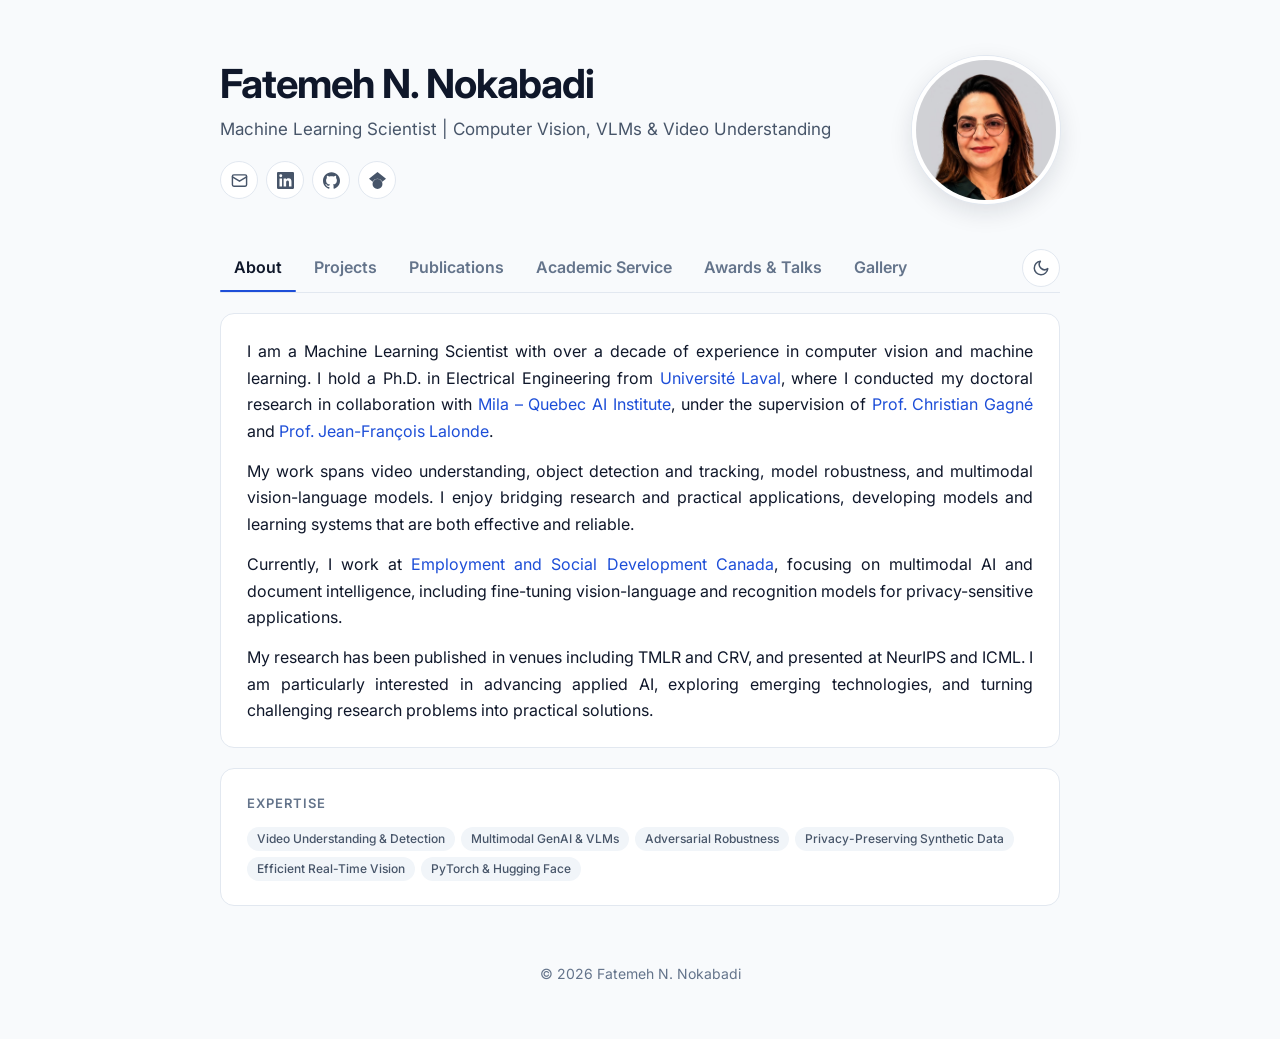
==== index.html @ 35df4bdb "Reword OCR pipeline bullet" ====
<!DOCTYPE html>
<html lang="en">
<head>
    <meta charset="UTF-8">
    <meta name="viewport" content="width=device-width, initial-scale=1.0">
    <title>Fatemeh N. Nokabadi | ML Scientist</title>

    <meta name="description" content="Fatemeh N. Nokabadi — Machine Learning Scientist working on computer vision, adversarial robustness, and vision-language models. Ph.D. from Universit&eacute; Laval &amp; Mila.">
    <meta name="author" content="Fatemeh N. Nokabadi">
    <link rel="canonical" href="https://fatemehn.github.io/">

    <meta property="og:type" content="profile">
    <meta property="og:title" content="Fatemeh N. Nokabadi | ML Scientist">
    <meta property="og:description" content="Machine Learning Scientist working on computer vision, adversarial robustness, and vision-language models.">
    <meta property="og:url" content="https://fatemehn.github.io/">
    <meta property="og:image" content="https://fatemehn.github.io/assets/img/social-preview.png">
    <meta property="og:image:width" content="1200">
    <meta property="og:image:height" content="630">
    <meta property="og:image:alt" content="Fatemeh N. Nokabadi, Machine Learning Scientist">

    <meta name="twitter:card" content="summary_large_image">
    <meta name="twitter:title" content="Fatemeh N. Nokabadi | ML Scientist">
    <meta name="twitter:description" content="Machine Learning Scientist working on computer vision, adversarial robustness, and vision-language models.">
    <meta name="twitter:image" content="https://fatemehn.github.io/assets/img/social-preview.png">

    <link rel="icon" type="image/svg+xml" href="favicon.svg">
    <link rel="preconnect" href="https://fonts.googleapis.com">
    <link rel="preconnect" href="https://fonts.gstatic.com" crossorigin>
    <link rel="stylesheet" href="https://fonts.googleapis.com/css2?family=Inter:wght@400;500;600;700&amp;display=swap">
    <link rel="stylesheet" href="style.css">
    <script src="theme.js"></script>

    <script type="application/ld+json">
    {
        "@context": "https://schema.org",
        "@type": "Person",
        "name": "Fatemeh N. Nokabadi",
        "alternateName": "Fatemeh Nourilenjan Nokabadi",
        "url": "https://fatemehn.github.io/",
        "image": "https://fatemehn.github.io/assets/img/profile.png",
        "jobTitle": "Machine Learning Scientist",
        "worksFor": {
            "@type": "Organization",
            "name": "Employment and Social Development Canada (ESDC)"
        },
        "alumniOf": [
            {"@type": "CollegeOrUniversity", "name": "Université Laval"},
            {"@type": "Organization", "name": "Mila - Quebec AI Institute"}
        ],
        "sameAs": [
            "https://linkedin.com/in/fatemeh-nokabadi",
            "https://github.com/fatemehN",
            "https://scholar.google.com/citations?user=9J9r3ncAAAAJ"
        ]
    }
    </script>
</head>

<body>


<div class="container">
         <!-- HEADER -->
        <header>
          <div class="header-container">
            
            <div class="header-content-left">
              <h1>Fatemeh N. Nokabadi</h1>
              <p class="subtitle">Machine Learning Scientist | Computer Vision, VLMs &amp; Video Understanding</p>
              <div class="links">
                <a class="icon-link" href="mailto:nourifatemeh1@gmail.com" aria-label="Email" title="Email"><svg viewBox="0 0 24 24" fill="none" stroke="currentColor" stroke-width="2" stroke-linecap="round" stroke-linejoin="round" aria-hidden="true"><rect x="2" y="4" width="20" height="16" rx="2"/><path d="m22 7-10 6L2 7"/></svg></a>
                <a class="icon-link" href="https://linkedin.com/in/fatemeh-nokabadi" aria-label="LinkedIn" title="LinkedIn"><svg viewBox="0 0 24 24" fill="currentColor" aria-hidden="true"><path d="M20.447 20.452h-3.554v-5.569c0-1.328-.027-3.037-1.852-3.037-1.853 0-2.136 1.445-2.136 2.939v5.667H9.351V9h3.414v1.561h.046c.477-.9 1.637-1.85 3.37-1.85 3.601 0 4.267 2.37 4.267 5.455v6.286zM5.337 7.433a2.064 2.064 0 1 1 0-4.128 2.064 2.064 0 0 1 0 4.128zM7.119 20.452H3.555V9h3.564v11.452zM22.225 0H1.771C.792 0 0 .774 0 1.729v20.542C0 23.227.792 24 1.771 24h20.451C23.2 24 24 23.227 24 22.271V1.729C24 .774 23.2 0 22.222 0z"/></svg></a>
                <a class="icon-link" href="https://github.com/fatemehN" aria-label="GitHub" title="GitHub"><svg viewBox="0 0 24 24" fill="currentColor" aria-hidden="true"><path d="M12 .297c-6.63 0-12 5.373-12 12 0 5.303 3.438 9.8 8.205 11.385.6.113.82-.258.82-.577 0-.285-.01-1.04-.015-2.04-3.338.724-4.042-1.61-4.042-1.61C4.422 18.07 3.633 17.7 3.633 17.7c-1.087-.744.084-.729.084-.729 1.205.084 1.838 1.236 1.838 1.236 1.07 1.835 2.809 1.305 3.495.998.108-.776.417-1.305.76-1.605-2.665-.3-5.466-1.332-5.466-5.93 0-1.31.465-2.38 1.235-3.22-.135-.303-.54-1.523.105-3.176 0 0 1.005-.322 3.3 1.23.96-.267 1.98-.399 3-.405 1.02.006 2.04.138 3 .405 2.28-1.552 3.285-1.23 3.285-1.23.645 1.653.24 2.873.12 3.176.765.84 1.23 1.91 1.23 3.22 0 4.61-2.805 5.625-5.475 5.92.42.36.81 1.096.81 2.22 0 1.606-.015 2.896-.015 3.286 0 .315.21.69.825.57C20.565 22.092 24 17.592 24 12.297c0-6.627-5.373-12-12-12"/></svg></a>
                <a class="icon-link" href="https://scholar.google.com/citations?user=9J9r3ncAAAAJ" aria-label="Google Scholar" title="Google Scholar"><svg viewBox="0 0 24 24" fill="currentColor" aria-hidden="true"><path d="M5.242 13.769 0 9.5 12 0l12 9.5-5.242 4.269C17.548 11.249 14.978 9.5 12 9.5c-2.977 0-5.548 1.748-6.758 4.269zM12 10a7 7 0 1 0 0 14 7 7 0 0 0 0-14z"/></svg></a>
              </div>
            </div>
        
            <img src="assets/img/profile.jpg" alt="Fatemeh N. Nokabadi" class="profile-pic" width="148" height="148">
            
          </div>
        </header>
    
    <!-- TABS -->
    <div class="tab-bar">
        <div class="tabs" role="tablist" aria-label="Sections">
            <button type="button" class="tab" role="tab" id="tab-about" aria-controls="about" aria-selected="true">About</button>
            <button type="button" class="tab" role="tab" id="tab-projects" aria-controls="projects" aria-selected="false" tabindex="-1">Projects</button>
            <button type="button" class="tab" role="tab" id="tab-publications" aria-controls="publications" aria-selected="false" tabindex="-1">Publications</button>
            <button type="button" class="tab" role="tab" id="tab-academic-service" aria-controls="academic-service" aria-selected="false" tabindex="-1">Academic Service</button>
            <button type="button" class="tab" role="tab" id="tab-awards" aria-controls="awards" aria-selected="false" tabindex="-1">Awards &amp; Talks</button>
            <button type="button" class="tab" role="tab" id="tab-gallery" aria-controls="gallery" aria-selected="false" tabindex="-1">Gallery</button>
        </div>
        <button type="button" class="theme-toggle" aria-label="Switch to dark mode" hidden>
            <svg class="icon-moon" viewBox="0 0 24 24" fill="none" stroke="currentColor" stroke-width="2" stroke-linecap="round" stroke-linejoin="round" aria-hidden="true"><path d="M21 12.8A9 9 0 1 1 11.2 3a7 7 0 0 0 9.8 9.8z"/></svg>
            <svg class="icon-sun" viewBox="0 0 24 24" fill="none" stroke="currentColor" stroke-width="2" stroke-linecap="round" stroke-linejoin="round" aria-hidden="true"><circle cx="12" cy="12" r="4"/><path d="M12 2v2M12 20v2M4.9 4.9l1.4 1.4M17.7 17.7l1.4 1.4M2 12h2M20 12h2M4.9 19.1l1.4-1.4M17.7 6.3l1.4-1.4"/></svg>
        </button>
    </div>

    <!-- ABOUT -->
    <section id="about" class="tab-panel" role="tabpanel" aria-labelledby="tab-about">
        <div class="card about">
            <p>
                I am a Machine Learning Scientist with over a decade of experience in computer vision and machine learning. I hold a Ph.D. in Electrical Engineering from <a href="https://www.ulaval.ca/">Université Laval</a>, where I conducted my doctoral research in collaboration with <a href="https://mila.quebec/en/">Mila – Quebec AI Institute</a>, under the supervision of <a href="https://christiangagne.net/english/">Prof. Christian Gagné</a> and <a href="https://vision.gel.ulaval.ca/~jflalonde/">Prof. Jean-François Lalonde</a>.
            </p>
            <p>
                My work spans video understanding, object detection and tracking, model robustness, and multimodal vision-language models. I enjoy bridging research and practical applications, developing models and learning systems that are both effective and reliable.
            </p>
            <p>
                Currently, I work at <a href="https://www.canada.ca/en/employment-social-development.html">Employment and Social Development Canada</a>, focusing on multimodal AI and document intelligence, including fine-tuning vision-language and recognition models for privacy-sensitive applications.
            </p>
            <p>
                My research has been published in venues including TMLR and CRV, and presented at NeurIPS and ICML. I am particularly interested in advancing applied AI, exploring emerging technologies, and turning challenging research problems into practical solutions.
            </p>
        </div>
        <div class="card">
            <h2 class="card-heading">Expertise</h2>
            <div class="chips">
                <span class="chip">Video Understanding &amp; Detection</span>
                <span class="chip">Multimodal GenAI &amp; VLMs</span>
                <span class="chip">Adversarial Robustness</span>
                <span class="chip">Privacy-Preserving Synthetic Data</span>
                <span class="chip">Efficient Real-Time Vision</span>
                <span class="chip">PyTorch &amp; Hugging Face</span>
            </div>
        </div>
    </section>

    <!-- PROJECTS -->
    <section id="projects" class="tab-panel" role="tabpanel" aria-labelledby="tab-projects">
    <article class="card project">
        <h2 class="project-title">Multimodal Models for Document Understanding</h2>
        <div class="chips"><span class="chip chip-venue">ESDC</span><span class="chip">Vision-Language Models</span><span class="chip">Document AI</span><span class="chip">Fine-tuning</span><span class="chip">Synthetic Data</span></div>
        <ul>
            <li>Led model development for a domain-specific visual document-understanding system based on vision-language models (VLMs), from dataset design and model architecture through training and evaluation.</li>
            <li>Fine-tuned open-weight models from the Qwen-VL family and TrOCR using Hugging Face Transformers, integrating them into an existing multi-model recognition pipeline.</li>
            <li>Designed field-level prompting strategies for VLMs after diagnosing hallucinations under whole-document prompting.</li>
            <li>Co-designed custom loss functions tailored to the data distribution, improving recognition of French accented characters.</li>
            <li>Built a synthetic data generation system with automatic annotation, removing the need to manually label privacy-sensitive material.</li>
            <li>Developing detection and recognition models for multiple stages of the OCR pipeline across diverse document types.</li>
            <li>Worked under strict privacy requirements and limited compute in an offline environment, with training pipelines on Azure ML.</li>
        </ul>
    </article>

    <article class="card project">
        <h2 class="project-title">Robustness Evaluation of Vision Models</h2>
        <div class="chips"><span class="chip chip-venue">TMLR 2024</span><span class="chip chip-venue">CRV 2025</span><span class="chip chip-venue">NeurIPS 2024</span><span class="chip">Adversarial ML</span><span class="chip">Object Tracking</span><span class="chip">Vision Transformers</span></div>
        <a class="project-figure" href="assets/img/figures/abbg.webp" target="_blank" rel="noopener"><img src="assets/img/figures/abbg.webp" alt="Tracker outputs on three video sequences with no attack and under the SPARK, RTAA, TrackPGD and ABBG attacks" width="720" height="339" loading="lazy"></a>
        <ul>
            <li>Stress-tested state-of-the-art transformer trackers (MixFormer, OSTrack, TransT-M, ROMTrack, RTS) on GOT-10k, VOT2022 and UAV123 with white-box attacks that operate through predicted bounding boxes and segmentation masks.</li>
            <li>Proposed ABBG, a single-bounding-box attack that remains effective across transformer trackers where prior methods fail.</li>
            <li>Introduced TrackPGD, a white-box attack built on an object-binary-mask proxy that applies to mask-based trackers earlier attacks could not target.</li>
            <li>Led a systematic reproducibility study across attacks, tracker architectures and perturbation budgets, awarded the TMLR Reproducibility Certification.</li>
            <li>Investigated diffusion-based adversarial purification for video, characterizing the temporal-consistency limits of frame-wise approaches.</li>
        </ul>
        <div class="project-links">
            <div class="link-group"><span class="link-label">Reproducibility Study</span><a class="pill" href="https://lvsn.github.io/ReproStudy/" target="_blank" rel="noopener">Website</a><a class="pill" href="https://openreview.net/forum?id=FEEKR0Vl9s" target="_blank" rel="noopener">Paper</a><a class="pill" href="https://github.com/fatemehN/ReproducibilityStudy" target="_blank" rel="noopener">Code</a><a class="pill" href="https://neurips.cc/virtual/2024/poster/99343" target="_blank" rel="noopener">Talk</a></div>
            <div class="link-group"><span class="link-label">TrackPGD</span><a class="pill" href="https://lvsn.github.io/TrackPGD/" target="_blank" rel="noopener">Website</a><a class="pill" href="https://crv.pubpub.org/pub/9aj2g0hb/release/1" target="_blank" rel="noopener">Paper</a><a class="pill" href="https://github.com/fatemehN/TrackPGD" target="_blank" rel="noopener">Code</a><a class="pill" href="https://neurips.cc/virtual/2024/100197" target="_blank" rel="noopener">Talk</a></div>
            <div class="link-group"><span class="link-label">ABBG</span><a class="pill" href="https://openreview.net/forum?id=PRQFtvakYN" target="_blank" rel="noopener">Paper</a><a class="pill" href="https://github.com/fatemehN/ABBG" target="_blank" rel="noopener">Code</a><a class="pill" href="https://neurips.cc/virtual/2024/100211" target="_blank" rel="noopener">Talk</a></div>
        </div>
    </article>

    <article class="card project">
        <h2 class="project-title">Representation Learning for Video Understanding</h2>
        <div class="chips"><span class="chip chip-venue">WiML @ ICML 2024</span><span class="chip">Representation Learning</span><span class="chip">Reinforcement Learning</span><span class="chip">Video Tracking</span></div>
        <a class="project-figure" href="assets/img/figures/bmvae.webp" target="_blank" rel="noopener"><img src="assets/img/figures/bmvae.webp" alt="Beta-Multivariational Autoencoder: encoder, multivariate Gaussian bottleneck and mask decoder" width="1127" height="628" loading="lazy"></a>
        <ul>
            <li>Framed single-object tracking as a reinforcement-learning episodic task with a Soft-Actor-Critic agent learning a motion policy from video frames.</li>
            <li>Proposed the &beta;-Multivariational Autoencoder (&beta;MVAE) and a U-Net variant (&beta;MVUNet) to learn an entangled Multivariate Gaussian prior (mean vector and covariance matrix) over the tracker's correlated motion parameters directly from frame patches.</li>
            <li>Jointly trained the decoder to predict the target's binary segmentation mask, so a single network learns the motion distribution and the per-frame object mask used by the tracker.</li>
            <li>Avoided the posterior collapse that flow-based baselines (RealNVP, IAF, planar and radial flows) showed on the same data.</li>
            <li>Curated a custom single-object tracking dataset derived from YouTube-VOS.</li>
        </ul>
        <div class="project-links">
            <div class="link-group"><a class="pill" href="https://papers.ssrn.com/sol3/papers.cfm?abstract_id=4364375" target="_blank" rel="noopener">Paper</a><a class="pill" href="https://github.com/fatemehN/entangled_representation" target="_blank" rel="noopener">Code</a><a class="pill" href="https://www.youtube.com/watch?v=EUA3tJLeZyg" target="_blank" rel="noopener">Talk</a></div>
        </div>
    </article>

    <article class="card project">
        <h2 class="project-title">Visual Authentication System</h2>
        <div class="chips"><span class="chip chip-venue">ORIGYN Foundation</span><span class="chip">Fine-grained Recognition</span><span class="chip">Verification</span><span class="chip">AWS</span></div>
        <ul>
            <li>Built computer vision pipelines for luxury product authentication, combining wavelet-based signal features with learned texture and micro-detail models.</li>
            <li>Leveraged subtle visual cues for fine-grained authenticity verification.</li>
            <li>Automated model-integration CI/CD on AWS to shorten deployment time.</li>
        </ul>
    </article>

    <article class="card project">
        <h2 class="project-title">Shoe-Size Matching Prototype</h2>
        <div class="chips"><span class="chip chip-venue">Technologie Intelligence Image</span><span class="chip">Instance Segmentation</span><span class="chip">Mask R-CNN</span></div>
        <ul>
            <li>Prototyped the computer vision backend for a planned shoe-size-matching mobile app, using Mask R-CNN foot segmentation.</li>
            <li>Provided recommendations on data collection and on optimizing inference for future integration into the app.</li>
        </ul>
    </article>

    <article class="card project">
        <h2 class="project-title">Graph-Based Salient Object Detection</h2>
        <div class="chips"><span class="chip chip-venue">MTAP 2018</span><span class="chip chip-venue">SIVP 2018</span><span class="chip chip-venue">SPIS 2015</span><span class="chip">Saliency Detection</span><span class="chip">Graph Methods</span></div>
        <a class="project-figure" href="assets/img/figures/saliency-multi-graph.webp" target="_blank" rel="noopener"><img src="assets/img/figures/saliency-multi-graph.webp" alt="Saliency maps on MSRA10K images from the local, global and high-contrast graph method" width="790" height="297" loading="lazy"></a>
        <ul>
            <li>Developed graph-based saliency detection algorithms using local, global, and mixed feature representations.</li>
            <li>Proposed multiple methods including random graph and global contrast graph approaches for salient object detection in images.</li>
            <li>The multi-graph approach outperformed state-of-the-art unsupervised methods on MSRA10K, SED2 and ECSSD.</li>
        </ul>
        <div class="project-links">
            <div class="link-group"><a class="pill" href="https://link.springer.com/article/10.1007/s11760-017-1205-5" target="_blank" rel="noopener">SIVP 2018 paper</a><a class="pill" href="https://link.springer.com/article/10.1007/s11042-018-5668-3" target="_blank" rel="noopener">MTAP 2018 paper</a><a class="pill" href="https://ieeexplore.ieee.org/abstract/document/7422332/" target="_blank" rel="noopener">SPIS 2015 paper</a><a class="pill" href="assets/img/certificates/bcnc-2015-certificate.jpg" target="_blank" rel="noopener">BCNC 2015 certificate</a></div>
        </div>
    </article>

    <article class="card project">
        <h2 class="project-title">Real-Time Multi-Object Tracking for Moving Cameras</h2>
        <div class="chips"><span class="chip">Multi-Object Tracking</span><span class="chip">Real-Time</span><span class="chip">C++ / OpenCV</span></div>
        <ul>
            <li>Researched and implemented real-time multi-object tracking algorithms for cluttered video frames, incorporating salient object detection to prioritize targets.</li>
            <li>Designed a MATLAB and C++ tracking system using OpenCV for moving-camera video streams, using quaternion Fourier transform-based saliency to speed up tracking through algorithmic redesign rather than extra compute.</li>
        </ul>
    </article>

    </section>

    <!-- PUBLICATIONS -->
    <section id="publications" class="tab-panel" role="tabpanel" aria-labelledby="tab-publications">
        <div class="pub-year-group">
            <h2 class="pub-year">2025</h2>

            <div class="card pub">
                <div class="pub-title">Adversarial robustness of learning-based single object trackers</div>
                <div class="pub-authors"><strong>Fatemeh Nourilenjan Nokabadi</strong></div>
                <p class="subtitle pub-venue">Ph.D. Thesis &middot; Universit&eacute; Laval / Mila &middot; 2025</p>
                <div class="pub-links">
                    <a href="https://corpus.ulaval.ca/entities/publication/7c452c49-e548-4453-a1b8-ef838040003e" target="_blank" rel="noopener">Thesis</a>
                </div>
            </div>

            <div class="card pub">
                <div class="pub-title">TrackPGD: Efficient Adversarial Attack using Object Binary Masks against Robust Transformer Trackers</div>
                <div class="pub-authors"><strong>Fatemeh Nourilenjan Nokabadi</strong>, Yann Batiste Pequignot, Jean-Fran&ccedil;ois Lalonde, Christian Gagn&eacute;</div>
                <p class="subtitle pub-venue">22nd Conference on Robots and Vision (CRV) 2025</p>
                <div class="pub-links">
                    <a href="https://crv.pubpub.org/pub/9aj2g0hb/release/1" target="_blank" rel="noopener">Paper</a>
                    <a href="https://github.com/fatemehN/TrackPGD" target="_blank" rel="noopener">Code</a>
                    <a href="https://lvsn.github.io/TrackPGD/" target="_blank" rel="noopener">Project Page</a>
                </div>
            </div>
        </div>

        <div class="pub-year-group">
            <h2 class="pub-year">2024</h2>

            <div class="card pub">
                <div class="pub-title">Reproducibility Study on Adversarial Attacks Against Robust Transformer Trackers</div>
                <div class="pub-authors"><strong>Fatemeh Nourilenjan Nokabadi</strong>, Jean-Fran&ccedil;ois Lalonde, Christian Gagn&eacute;</div>
                <p class="subtitle pub-venue">Transactions on Machine Learning Research (TMLR) &middot; Reproducibility Certification</p>
                <div class="pub-links">
                    <a href="https://openreview.net/forum?id=FEEKR0Vl9s" target="_blank" rel="noopener">Paper</a>
                    <a href="https://github.com/fatemehN/ReproducibilityStudy" target="_blank" rel="noopener">Code</a>
                    <a href="https://lvsn.github.io/ReproStudy/" target="_blank" rel="noopener">Project Page</a>
                    <a href="https://neurips.cc/virtual/2024/poster/99343" target="_blank" rel="noopener">NeurIPS Presentation</a>
                    <a href="NeurIPS2024/Reproducibility_Poster_Nokabadi.pdf" target="_blank" rel="noopener">Poster</a>
                    <a href="NeurIPS2024/Reproducibilty_Slides.pdf" target="_blank" rel="noopener">Slides</a>
                </div>
            </div>

            <div class="card pub">
                <div class="pub-title">TrackPGD: Efficient Adversarial Attack using Object Binary Masks against Robust Transformer Trackers</div>
                <div class="pub-authors"><strong>Fatemeh Nourilenjan Nokabadi</strong>, Yann Batiste Pequignot, Jean-Fran&ccedil;ois Lalonde, Christian Gagn&eacute;</div>
                <p class="subtitle pub-venue">Third Workshop on New Frontiers in Adversarial Machine Learning (AdvML-Frontiers) @ NeurIPS 2024</p>
                <div class="pub-links">
                    <a href="https://openreview.net/forum?id=niCzJh1cbP" target="_blank" rel="noopener">Paper</a>
                    <a href="https://github.com/fatemehN/TrackPGD" target="_blank" rel="noopener">Code</a>
                    <a href="https://lvsn.github.io/TrackPGD/" target="_blank" rel="noopener">Project Page</a>
                    <a href="https://neurips.cc/virtual/2024/100197" target="_blank" rel="noopener">Presentation</a>
                    <a href="NeurIPS2024/TrackPGDPosterFinal.pdf" target="_blank" rel="noopener">Poster</a>
                    <a href="NeurIPS2024/TrackPGD_Slides.pdf" target="_blank" rel="noopener">Slides</a>
                </div>
            </div>

            <div class="card pub">
                <div class="pub-title">Adversarial Bounding Boxes Generation (ABBG) Attack against Visual Object Trackers</div>
                <div class="pub-authors"><strong>Fatemeh Nourilenjan Nokabadi</strong>, Jean-Fran&ccedil;ois Lalonde, Christian Gagn&eacute;</div>
                <p class="subtitle pub-venue">Third Workshop on New Frontiers in Adversarial Machine Learning (AdvML-Frontiers) @ NeurIPS 2024</p>
                <div class="pub-links">
                    <a href="https://openreview.net/forum?id=PRQFtvakYN" target="_blank" rel="noopener">Paper</a>
                    <a href="https://github.com/fatemehN/ABBG" target="_blank" rel="noopener">Code</a>
                    <a href="https://neurips.cc/virtual/2024/100211" target="_blank" rel="noopener">Presentation</a>
                    <a href="NeurIPS2024/ABBGPosterFinal.pdf" target="_blank" rel="noopener">Poster</a>
                    <a href="NeurIPS2024/ABBG_Slides.pdf" target="_blank" rel="noopener">Slides</a>
                </div>
            </div>

            <div class="card pub">
                <div class="pub-title">&beta;-Multivariational Autoencoder for Entangled Representation Learning in Video Frames</div>
                <div class="pub-authors"><strong>Fatemeh Nourilenjan Nokabadi</strong>, Setareh Rezaee Oshternian</div>
                <p class="subtitle pub-venue">Women in Machine Learning Workshop (WiML) @ ICML 2024</p>
                <div class="pub-links">
                    <a href="https://github.com/fatemehN/entangled_representation" target="_blank" rel="noopener">Code</a>
                    <a href="https://www.youtube.com/watch?v=EUA3tJLeZyg" target="_blank" rel="noopener">Presentation</a>
                    <a href="assets/pdf/bmvae_poster.pdf" target="_blank" rel="noopener">Poster</a>
                </div>
            </div>
        </div>

        <div class="pub-year-group">
            <h2 class="pub-year">2023</h2>

            <div class="card pub">
                <div class="pub-title">&beta;-Multivariational Autoencoder for Entangled Representation Learning in Video Frames</div>
                <div class="pub-authors"><strong>Fatemeh Nourilenjan Nokabadi</strong>, Robert Bergevin</div>
                <p class="subtitle pub-venue">SSRN Scholarly Paper &middot; Preprint</p>
                <div class="pub-links">
                    <a href="https://papers.ssrn.com/abstract=4364375" target="_blank" rel="noopener">Paper</a>
                    <a href="https://doi.org/10.2139/ssrn.4364375" target="_blank" rel="noopener">DOI</a>
                    <a href="https://github.com/fatemehN/entangled_representation" target="_blank" rel="noopener">Code</a>
                    <a href="assets/pdf/BMVAE.pdf" target="_blank" rel="noopener">PDF</a>
                    <a href="assets/pdf/bmvae_poster.pdf" target="_blank" rel="noopener">Poster</a>
                </div>
            </div>
        </div>

        <div class="pub-year-group">
            <h2 class="pub-year">2018</h2>

            <div class="card pub">
                <div class="pub-title">Salient object detection method using random graph</div>
                <div class="pub-authors"><strong>Fatemeh Nouri</strong>, Kamran Kazemi, Habibollah Danyali</div>
                <p class="subtitle pub-venue">Multimedia Tools and Applications, vol. 77(19), pp. 24681&ndash;24699</p>
                <div class="pub-links">
                    <a href="https://doi.org/10.1007/s11042-018-5668-3" target="_blank" rel="noopener">Paper</a>
                </div>
            </div>

            <div class="card pub">
                <div class="pub-title">Salient object detection using local, global and high contrast graphs</div>
                <div class="pub-authors"><strong>Fatemeh Nouri</strong>, Kamran Kazemi, Habibollah Danyali</div>
                <p class="subtitle pub-venue">Signal, Image and Video Processing, vol. 12(4), pp. 659&ndash;667</p>
                <div class="pub-links">
                    <a href="https://doi.org/10.1007/s11760-017-1205-5" target="_blank" rel="noopener">Paper</a>
                </div>
            </div>
        </div>

        <div class="pub-year-group">
            <h2 class="pub-year">2015</h2>

            <div class="card pub">
                <div class="pub-title">Salient object detection via global contrast graph</div>
                <div class="pub-authors"><strong>Fatemeh Nouri</strong>, Kamran Kazemi, Habibollah Danyali</div>
                <p class="subtitle pub-venue">Signal Processing and Intelligent Systems Conference (SPIS), pp. 159&ndash;163</p>
                <div class="pub-links">
                    <a href="https://ieeexplore.ieee.org/abstract/document/7422332" target="_blank" rel="noopener">Paper</a>
                    <a href="assets/pdf/ICSPIS 2015.pdf" target="_blank" rel="noopener">Poster</a>
                </div>
            </div>
        </div>
    </section>

    <!-- ACADEMIC SERVICE -->
    <section id="academic-service" class="tab-panel" role="tabpanel" aria-labelledby="tab-academic-service">
        <div class="card">
            <ul>
                <li><strong>Peer Reviewer</strong> – BMVC 2026, CVPR 2025, Transactions on Machine Learning Research (TMLR), Springer Nature</li>
                <li><strong>Teaching &amp; Mentoring</strong> – Taught and mentored students in C/C++ Programming, Image Processing, Stochastic Processes and Digital Communications at Shiraz University of Technology</li>
            </ul>
        </div>
    </section>

    <!-- AWARDS & TALKS -->
    <section id="awards" class="tab-panel" role="tabpanel" aria-labelledby="tab-awards">
        <div class="card">
            <h2 class="card-heading">Awards &amp; Honors</h2>
            <ul class="dated">
                <li><span class="year">2024</span><span><strong>TMLR Reproducibility Certification</strong><span class="item-detail">ML Reproducibility Challenge 2023; presented at NeurIPS 2024</span></span></li>
                <li><span class="year">2022</span><span><strong>REPARTI–FRQNT Scholarship</strong></span></li>
                <li><span class="year">2021</span><span><strong>Adobe Research Fellowship</strong><span class="item-detail">Shortlisted among the top 30 candidates worldwide and interviewed</span></span></li>
                <li><span class="year">2021</span><span><strong>CIFAR Deep Learning + Reinforcement Learning Summer School</strong><span class="item-detail">Selected participant; organized by CIFAR with Mila, Vector Institute and Amii</span></span></li>
                <li><span class="year">2021</span><span><strong>Otis-Lalonde Scholarship in Computer Vision</strong><span class="item-detail">Université Laval</span></span></li>
                <li><span class="year">2016</span><span><strong>M.Sc. Thesis Scholarship</strong><span class="item-detail">Cognitive Science &amp; Technologies Council</span></span></li>
            </ul>
            <h2 class="card-heading">Talks</h2>
            <ul class="dated">
                <li><span class="year">2026</span><span><strong>Data Day 2026, ESDC</strong><span class="item-detail">Presented the team’s vision and document-intelligence work</span></span></li>
                <li><span class="year">2026</span><span><strong>AI Infrastructure for Agentic Systems</strong><span class="item-detail">Seminar for the ESDC data science team, synthesizing insights from the Agentic AI Summit (UC Berkeley)</span><span class="talk-links"><a class="pill" href="assets/pdf/agentic-ai-infrastructure.pdf" target="_blank" rel="noopener">Slides</a><a class="pill" href="https://www.youtube.com/playlist?list=PLQLZbhq0ND4I" target="_blank" rel="noopener">Playlist</a></span></span></li>
                <li><span class="year">2024</span><span><strong>NeurIPS 2024</strong><span class="item-detail">Reproducibility Study (journal-to-conference track), TrackPGD and ABBG (AdvML-Frontiers workshop)</span></span></li>
                <li><span class="year">2015</span><span><strong>4th Basic and Clinical Neuroscience Congress (BCNC)</strong><span class="item-detail">Oral presentation, “Graph-based salient object detection using color and edge features”</span></span></li>
            </ul>
        </div>
    </section>

    <!-- GALLERY -->
    <section id="gallery" class="tab-panel" role="tabpanel" aria-labelledby="tab-gallery">
        <div class="card">
            <h2 class="card-heading">Little Eternities</h2>
            <p class="gallery-intro">My work often involves teaching machines how to see. Photography is my way of seeing the world without algorithms, labels, or predictions. Just light, colour, nature, and moments that deserve to be remembered.</p>
        </div>
        <!--
            To add a photo: put a small version (about 900px, for the grid) and a large one (about 2000px,
            for the full-screen view) in assets/img/gallery/, then copy this block into the grid below.
            Give the small version's width/height so the page doesn't jump while photos load.

            <figure class="gallery-item">
                <button type="button" class="gallery-open" data-full="assets/img/gallery/sunset-river.webp" aria-label="View larger: Sunset over the river">
                    <img src="assets/img/gallery/sunset-river-sm.webp" alt="Orange sunset over the river" width="900" height="600" loading="lazy">
                </button>
                <figcaption>Sunset over the river<span class="gallery-meta">Place, QC · Month Year</span></figcaption>
            </figure>
        -->
        <div class="gallery-grid">
            <figure class="gallery-item">
                <button type="button" class="gallery-open" data-full="assets/img/gallery/deep-cove-golden-sky.webp" aria-label="View larger: Golden sky over the Pacific cove">
                    <img src="assets/img/gallery/deep-cove-golden-sky-sm.webp" alt="Golden sunset clouds and dark evergreens mirrored in the still water of Deep Cove" width="900" height="675" loading="lazy">
                </button>
                <figcaption>Golden sky over the Pacific cove<span class="gallery-meta">Deep Cove, BC · December 2024</span></figcaption>
            </figure>
            <figure class="gallery-item">
                <button type="button" class="gallery-open" data-full="assets/img/gallery/lamplit-path.webp" aria-label="View larger: Lamplight on an autumn path">
                    <img src="assets/img/gallery/lamplit-path-sm.webp" alt="A park path lined with yellow autumn trees, glowing lamps leading into the distance at dusk" width="675" height="900" loading="lazy">
                </button>
                <figcaption>Lamplight on an autumn path<span class="gallery-meta">Quebec City, QC · October 2019</span></figcaption>
            </figure>
            <figure class="gallery-item">
                <button type="button" class="gallery-open" data-full="assets/img/gallery/lichen-summit.webp" aria-label="View larger: Lichen and distant peaks">
                    <img src="assets/img/gallery/lichen-summit-sm.webp" alt="A lichen-covered boulder in front of forested mountains under grey clouds" width="900" height="675" loading="lazy">
                </button>
                <figcaption>Lichen and distant peaks<span class="gallery-meta">Charlevoix, QC · August 2019</span></figcaption>
            </figure>
            <figure class="gallery-item">
                <button type="button" class="gallery-open" data-full="assets/img/gallery/ice-encased-branches.webp" aria-label="View larger: Every branch sealed in ice">
                    <img src="assets/img/gallery/ice-encased-branches-sm.webp" alt="Close-up of a tree whose every branch is encased in clear ice, glittering against a blue sky" width="675" height="900" loading="lazy">
                </button>
                <figcaption>Every branch sealed in ice<span class="gallery-meta">Quebec City, QC · January 2019</span></figcaption>
            </figure>
            <figure class="gallery-item">
                <button type="button" class="gallery-open" data-full="assets/img/gallery/marina-golden-hour.webp" aria-label="View larger: Golden hour at the marina">
                    <img src="assets/img/gallery/marina-golden-hour-sm.webp" alt="Sailboats moored in a calm bay reflecting golden-lit clouds and forested mountains" width="900" height="676" loading="lazy">
                </button>
                <figcaption>Golden hour at the marina<span class="gallery-meta">Deep Cove, BC · December 2024</span></figcaption>
            </figure>
            <figure class="gallery-item">
                <button type="button" class="gallery-open" data-full="assets/img/gallery/water-lily-bud.webp" aria-label="View larger: A water-lily bud among the pads">
                    <img src="assets/img/gallery/water-lily-bud-sm.webp" alt="A rounded pink water-lily bud resting among bright green lily pads" width="675" height="900" loading="lazy">
                </button>
                <figcaption>A water-lily bud among the pads<span class="gallery-meta">Montréal Botanical Garden, QC · August 2023</span></figcaption>
            </figure>
            <figure class="gallery-item">
                <button type="button" class="gallery-open" data-full="assets/img/gallery/saguenay-fjord-ferry.webp" aria-label="View larger: The Saguenay fjord from the ferry">
                    <img src="assets/img/gallery/saguenay-fjord-ferry-sm.webp" alt="Forested hills and pale granite ledges rising from the dark water of the Saguenay fjord under big white clouds, a Canadian flag flying from the ferry mast in front" width="900" height="545" loading="lazy">
                </button>
                <figcaption>The Saguenay fjord from the ferry<span class="gallery-meta">Tadoussac, QC · May 2019</span></figcaption>
            </figure>
            <figure class="gallery-item">
                <button type="button" class="gallery-open" data-full="assets/img/gallery/gaspe-valley.webp" aria-label="View larger: A bird gliding over the spruce valley">
                    <img src="assets/img/gallery/gaspe-valley-sm.webp" alt="A brown bird with wings spread gliding low over a steep valley of dense green spruce forest, framed by trees on either side" width="675" height="900" loading="lazy">
                </button>
                <figcaption>A bird gliding over the spruce valley<span class="gallery-meta">Gaspé, QC · August 2024</span></figcaption>
            </figure>
            <figure class="gallery-item">
                <button type="button" class="gallery-open" data-full="assets/img/gallery/fallen-leaves.webp" aria-label="View larger: A carpet of fallen leaves">
                    <img src="assets/img/gallery/fallen-leaves-sm.webp" alt="Red, yellow, pink and brown autumn leaves covering the grass" width="675" height="900" loading="lazy">
                </button>
                <figcaption>A carpet of fallen leaves<span class="gallery-meta">Quebec City, QC · October 2019</span></figcaption>
            </figure>
            <figure class="gallery-item">
                <button type="button" class="gallery-open" data-full="assets/img/gallery/jacques-cartier-valley.webp" aria-label="View larger: The Jacques-Cartier valley">
                    <img src="assets/img/gallery/jacques-cartier-valley-sm.webp" alt="A river winding through a deep green valley between steep forested slopes, under big summer clouds" width="675" height="900" loading="lazy">
                </button>
                <figcaption>The Jacques-Cartier valley<span class="gallery-meta">Jacques-Cartier National Park, QC · August 2020</span></figcaption>
            </figure>
            <figure class="gallery-item">
                <button type="button" class="gallery-open" data-full="assets/img/gallery/lichen-rosettes.webp" aria-label="View larger: Lichen rosettes on granite">
                    <img src="assets/img/gallery/lichen-rosettes-sm.webp" alt="Pale green lichen growing in round, ruffled rosettes on a grey granite boulder beside low shrubs" width="900" height="675" loading="lazy">
                </button>
                <figcaption>Lichen rosettes on granite<span class="gallery-meta">Charlevoix, QC · August 2019</span></figcaption>
            </figure>
            <figure class="gallery-item">
                <button type="button" class="gallery-open" data-full="assets/img/gallery/ice-storm-elm.webp" aria-label="View larger: An elm glazed in ice">
                    <img src="assets/img/gallery/ice-storm-elm-sm.webp" alt="A tall elm glazed in ice, glowing against a deep blue sky, its long shadow stretching across a snowy path" width="675" height="900" loading="lazy">
                </button>
                <figcaption>An elm glazed in ice<span class="gallery-meta">Quebec City, QC · January 2019</span></figcaption>
            </figure>
            <figure class="gallery-item">
                <button type="button" class="gallery-open" data-full="assets/img/gallery/surf-along-cliffs.webp" aria-label="View larger: Surf along the cliffs">
                    <img src="assets/img/gallery/surf-along-cliffs-sm.webp" alt="Waves breaking white against the foot of forested sea cliffs, seen from a grassy clifftop trail" width="675" height="900" loading="lazy">
                </button>
                <figcaption>Surf along the cliffs<span class="gallery-meta">Gaspé, QC · August 2024</span></figcaption>
            </figure>
            <figure class="gallery-item">
                <button type="button" class="gallery-open" data-full="assets/img/gallery/quebec-bridge-spring.webp" aria-label="View larger: The Quebec Bridge above the thawing river">
                    <img src="assets/img/gallery/quebec-bridge-spring-sm.webp" alt="The steel cantilever Quebec Bridge silhouetted against a deep blue sky, with chunks of melting ice on the river below" width="900" height="675" loading="lazy">
                </button>
                <figcaption>The Quebec Bridge above the thawing river<span class="gallery-meta">Quebec City, QC · April 2020</span></figcaption>
            </figure>
            <figure class="gallery-item">
                <button type="button" class="gallery-open" data-full="assets/img/gallery/elm-avenue-shadows.webp" aria-label="View larger: Long shadows on a frozen avenue">
                    <img src="assets/img/gallery/elm-avenue-shadows-sm.webp" alt="A row of ice-coated elms backlit by the low morning sun, casting long shadows across a snow-covered avenue" width="675" height="900" loading="lazy">
                </button>
                <figcaption>Long shadows on a frozen avenue<span class="gallery-meta">Quebec City, QC · January 2019</span></figcaption>
            </figure>
            <figure class="gallery-item">
                <button type="button" class="gallery-open" data-full="assets/img/gallery/st-alban-gorge.webp" aria-label="View larger: A river through the stone gorge">
                    <img src="assets/img/gallery/st-alban-gorge-sm.webp" alt="A narrow river running between layered rock walls topped with dense green conifers" width="675" height="900" loading="lazy">
                </button>
                <figcaption>A river through the stone gorge<span class="gallery-meta">St-Alban, QC · June 2021</span></figcaption>
            </figure>
            <figure class="gallery-item">
                <button type="button" class="gallery-open" data-full="assets/img/gallery/saguenay-headland.webp" aria-label="View larger: A wooded headland on the fjord">
                    <img src="assets/img/gallery/saguenay-headland-sm.webp" alt="A low forested headland edged with pale rock across deep blue water, under a wide sky of thin clouds" width="900" height="675" loading="lazy">
                </button>
                <figcaption>A wooded headland on the fjord<span class="gallery-meta">Tadoussac, QC · September 2020</span></figcaption>
            </figure>
            <figure class="gallery-item">
                <button type="button" class="gallery-open" data-full="assets/img/gallery/snowy-night.webp" aria-label="View larger: A snowy night">
                    <img src="assets/img/gallery/snowy-night-sm.webp" alt="Ice- and snow-laden trees lit warm by streetlights along a snowy path at night" width="675" height="900" loading="lazy">
                </button>
                <figcaption>A snowy night<span class="gallery-meta">Quebec City, QC · January 2019</span></figcaption>
            </figure>
            <figure class="gallery-item">
                <button type="button" class="gallery-open" data-full="assets/img/gallery/rain-over-lake.webp" aria-label="View larger: Rain sweeping over the lake">
                    <img src="assets/img/gallery/rain-over-lake-sm.webp" alt="View from a mountaintop of rain curtains falling over forested hills and a small lake" width="900" height="675" loading="lazy">
                </button>
                <figcaption>Rain sweeping over the lake<span class="gallery-meta">Charlevoix, QC · August 2019</span></figcaption>
            </figure>
            <figure class="gallery-item">
                <button type="button" class="gallery-open" data-full="assets/img/gallery/sea-stack-cove.webp" aria-label="View larger: A pebble cove facing the North Atlantic">
                    <img src="assets/img/gallery/sea-stack-cove-sm.webp" alt="Looking north over the Atlantic from a clifftop: a small pebble beach between a layered rock cliff and dark spruce trees, waves breaking softly on the shore" width="675" height="900" loading="lazy">
                </button>
                <figcaption>A pebble cove facing the North Atlantic<span class="gallery-meta">Gaspé, QC · August 2024</span></figcaption>
            </figure>
            <figure class="gallery-item">
                <button type="button" class="gallery-open" data-full="assets/img/gallery/false-creek-night.webp" aria-label="View larger: City lights on False Creek">
                    <img src="assets/img/gallery/false-creek-night-sm.webp" alt="Lit towers along False Creek at night, their colours reflected in the dark water, with small ferries docked in front" width="900" height="675" loading="lazy">
                </button>
                <figcaption>City lights on False Creek<span class="gallery-meta">Vancouver, BC · December 2024</span></figcaption>
            </figure>
            <figure class="gallery-item">
                <button type="button" class="gallery-open" data-full="assets/img/gallery/foxgloves.webp" aria-label="View larger: Foxgloves in bloom">
                    <img src="assets/img/gallery/foxgloves-sm.webp" alt="Tall stems of bright pink foxglove bells rising above green leaves in a garden" width="675" height="900" loading="lazy">
                </button>
                <figcaption>Foxgloves in bloom<span class="gallery-meta">Montréal, QC · August 2023</span></figcaption>
            </figure>
            <figure class="gallery-item">
                <button type="button" class="gallery-open" data-full="assets/img/gallery/shelf-cloud-geese.webp" aria-label="View larger: Shelf cloud and migrating geese">
                    <img src="assets/img/gallery/shelf-cloud-geese-sm.webp" alt="A long V of geese flying beneath the edge of a huge layered shelf cloud over an icy river" width="675" height="900" loading="lazy">
                </button>
                <figcaption>Shelf cloud and migrating geese<span class="gallery-meta">Quebec City, QC · April 2020</span></figcaption>
            </figure>
            <figure class="gallery-item">
                <button type="button" class="gallery-open" data-full="assets/img/gallery/mazinaw-rock.webp" aria-label="View larger: Mazinaw Rock above clear water">
                    <img src="assets/img/gallery/mazinaw-rock-sm.webp" alt="Tall grey cliffs of Mazinaw Rock, topped with pines, rising from a lake with kayakers small at their foot, and clear shallow water over pebbles in front" width="780" height="900" loading="lazy">
                </button>
                <figcaption>Mazinaw Rock above clear water<span class="gallery-meta">Bon Echo Provincial Park, ON · August 2024</span></figcaption>
            </figure>
            <figure class="gallery-item">
                <button type="button" class="gallery-open" data-full="assets/img/gallery/hydrangea-florets.webp" aria-label="View larger: Hydrangea florets in soft light">
                    <img src="assets/img/gallery/hydrangea-florets-sm.webp" alt="A close-up of white hydrangea florets edged in pale pink, lit softly from the side against dark leaves" width="675" height="900" loading="lazy">
                </button>
                <figcaption>Hydrangea florets in soft light<span class="gallery-meta">Quebec City, QC · July 2020</span></figcaption>
            </figure>
            <figure class="gallery-item">
                <button type="button" class="gallery-open" data-full="assets/img/gallery/ice-glazed-fence.webp" aria-label="View larger: Ice on the fence">
                    <img src="assets/img/gallery/ice-glazed-fence-sm.webp" alt="Close-up of a chain-link fence thickly glazed in clear ice, the sun glinting through over a snowy field" width="900" height="900" loading="lazy">
                </button>
                <figcaption>Ice on the fence<span class="gallery-meta">Quebec City, QC · January 2019</span></figcaption>
            </figure>
            <figure class="gallery-item">
                <button type="button" class="gallery-open" data-full="assets/img/gallery/autumn-forest-road.webp" aria-label="View larger: A forest road in autumn">
                    <img src="assets/img/gallery/autumn-forest-road-sm.webp" alt="A gravel road curving through a tall forest of golden autumn trees, fallen leaves along its edges" width="675" height="900" loading="lazy">
                </button>
                <figcaption>A forest road in autumn<span class="gallery-meta">Chénéville, QC · October 2026</span></figcaption>
            </figure>
            <figure class="gallery-item">
                <button type="button" class="gallery-open" data-full="assets/img/gallery/toronto-tall-ship.webp" aria-label="View larger: A tall ship under gathering clouds">
                    <img src="assets/img/gallery/toronto-tall-ship-sm.webp" alt="A three-masted tall ship on Lake Ontario in front of the Toronto skyline, under heavy grey and white clouds" width="900" height="645" loading="lazy">
                </button>
                <figcaption>A tall ship under gathering clouds<span class="gallery-meta">Toronto, ON · July 2021</span></figcaption>
            </figure>
            <figure class="gallery-item">
                <button type="button" class="gallery-open" data-full="assets/img/gallery/mauricie-lake-lookout.webp" aria-label="View larger: A lake from the lookout">
                    <img src="assets/img/gallery/mauricie-lake-lookout-sm.webp" alt="A round blue lake among forested hills, seen from a lookout through bare, weathered trees" width="900" height="675" loading="lazy">
                </button>
                <figcaption>A lake from the lookout<span class="gallery-meta">La Mauricie National Park, QC · August 2020</span></figcaption>
            </figure>
            <figure class="gallery-item">
                <button type="button" class="gallery-open" data-full="assets/img/gallery/johnston-canyon-golden-cliff.webp" aria-label="View larger: Golden cliffs above the creek">
                    <img src="assets/img/gallery/johnston-canyon-golden-cliff-sm.webp" alt="A tall golden limestone cliff rising above a blue-green creek, framed by dark pines" width="675" height="900" loading="lazy">
                </button>
                <figcaption>Golden cliffs above the creek<span class="gallery-meta">Banff National Park, AB · June 2023</span></figcaption>
            </figure>
            <figure class="gallery-item">
                <button type="button" class="gallery-open" data-full="assets/img/gallery/whistler-snowy-slopes.webp" aria-label="View larger: Snowy slopes under low cloud">
                    <img src="assets/img/gallery/whistler-snowy-slopes-sm.webp" alt="Snow-covered ski runs on a mountainside beneath low cloud, with evergreens, bare branches and rooftops in front" width="675" height="900" loading="lazy">
                </button>
                <figcaption>Snowy slopes under low cloud<span class="gallery-meta">Whistler, BC · December 2024</span></figcaption>
            </figure>
            <figure class="gallery-item">
                <button type="button" class="gallery-open" data-full="assets/img/gallery/lone-tree.webp" aria-label="View larger: A lone tree against the sky">
                    <img src="assets/img/gallery/lone-tree-sm.webp" alt="A tall single tree with a slender trunk reaching into a bright blue sky with soft white clouds" width="900" height="900" loading="lazy">
                </button>
                <figcaption>A lone tree against the sky<span class="gallery-meta">Quebec City, QC · June 2019</span></figcaption>
            </figure>
            <figure class="gallery-item">
                <button type="button" class="gallery-open" data-full="assets/img/gallery/milky-way-autumn.webp" aria-label="View larger: The Milky Way through autumn leaves">
                    <img src="assets/img/gallery/milky-way-autumn-sm.webp" alt="The Milky Way across a dark starry sky, framed by orange-lit autumn branches" width="900" height="675" loading="lazy">
                </button>
                <figcaption>The Milky Way through autumn leaves<span class="gallery-meta">Chénéville, QC · October 2026</span></figcaption>
            </figure>
            <figure class="gallery-item">
                <button type="button" class="gallery-open" data-full="assets/img/gallery/johnston-canyon-narrow-falls.webp" aria-label="View larger: A waterfall in a narrow canyon">
                    <img src="assets/img/gallery/johnston-canyon-narrow-falls-sm.webp" alt="A white waterfall plunging down a narrow slot between rock walls and evergreens" width="675" height="900" loading="lazy">
                </button>
                <figcaption>A waterfall in a narrow canyon<span class="gallery-meta">Banff National Park, AB · June 2023</span></figcaption>
            </figure>
            <figure class="gallery-item">
                <button type="button" class="gallery-open" data-full="assets/img/gallery/point-atkinson-lighthouse.webp" aria-label="View larger: A lighthouse above the North Pacific">
                    <img src="assets/img/gallery/point-atkinson-lighthouse-sm.webp" alt="Point Atkinson Lighthouse standing on a dark rocky point between evergreens, the Pacific and a pale blue sky beyond" width="675" height="900" loading="lazy">
                </button>
                <figcaption>A lighthouse above the North Pacific<span class="gallery-meta">West Vancouver, BC · December 2024</span></figcaption>
            </figure>
            <figure class="gallery-item">
                <button type="button" class="gallery-open" data-full="assets/img/gallery/autumn-lake-dock.webp" aria-label="View larger: A quiet dock on an autumn lake">
                    <img src="assets/img/gallery/autumn-lake-dock-sm.webp" alt="A wooden dock and small boat on a still lake reflecting autumn-coloured hills and a blue sky" width="900" height="675" loading="lazy">
                </button>
                <figcaption>A quiet dock on an autumn lake<span class="gallery-meta">Chénéville, QC · October 2026</span></figcaption>
            </figure>
            <figure class="gallery-item">
                <button type="button" class="gallery-open" data-full="assets/img/gallery/red-trillium.webp" aria-label="View larger: A red trillium in spring">
                    <img src="assets/img/gallery/red-trillium-sm.webp" alt="A single deep red trillium flower above broad green leaves on a forest floor of dry leaves" width="900" height="900" loading="lazy">
                </button>
                <figcaption>A red trillium in spring<span class="gallery-meta">Quebec City, QC · May 2019</span></figcaption>
            </figure>
            <figure class="gallery-item">
                <button type="button" class="gallery-open" data-full="assets/img/gallery/humpback-flipper.webp" aria-label="View larger: A humpback raising its flipper">
                    <img src="assets/img/gallery/humpback-flipper-sm.webp" alt="A whale holding one long, pale flipper straight up out of the choppy grey water of the St. Lawrence" width="506" height="900" loading="lazy">
                </button>
                <figcaption>A humpback raising its flipper<span class="gallery-meta">Île Verte, QC · September 2020</span></figcaption>
            </figure>
            <figure class="gallery-item">
                <button type="button" class="gallery-open" data-full="assets/img/gallery/bon-echo-starry-blossoms.webp" aria-label="View larger: Blossoms under the stars">
                    <img src="assets/img/gallery/bon-echo-starry-blossoms-sm.webp" alt="Looking straight up at night: leafy branches and pale clusters of tiny flowers frame a patch of starry sky" width="900" height="675" loading="lazy">
                </button>
                <figcaption>Blossoms under the stars<span class="gallery-meta">Bon Echo Provincial Park, ON · August 2024</span></figcaption>
            </figure>
            <figure class="gallery-item">
                <button type="button" class="gallery-open" data-full="assets/img/gallery/cloud-pouches.webp" aria-label="View larger: A sky of rounded clouds">
                    <img src="assets/img/gallery/cloud-pouches-sm.webp" alt="A grey morning sky covered in rounded, pillowy cloud pouches, the sun glowing through an opening" width="675" height="900" loading="lazy">
                </button>
                <figcaption>A sky of rounded clouds<span class="gallery-meta">Quebec City, QC · April 2022</span></figcaption>
            </figure>
            <figure class="gallery-item">
                <button type="button" class="gallery-open" data-full="assets/img/gallery/deep-cove-evergreens.webp" aria-label="View larger: Evergreens above the cove">
                    <img src="assets/img/gallery/deep-cove-evergreens-sm.webp" alt="Tall evergreens and a red-leafed shrub on a green lawn above a quiet cove, with forested hills under low grey cloud" width="705" height="900" loading="lazy">
                </button>
                <figcaption>Evergreens above the cove<span class="gallery-meta">Deep Cove, BC · December 2024</span></figcaption>
            </figure>
            <figure class="gallery-item">
                <button type="button" class="gallery-open" data-full="assets/img/gallery/stoneham-cascade.webp" aria-label="View larger: An autumn cascade">
                    <img src="assets/img/gallery/stoneham-cascade-sm.webp" alt="Water rushing white over dark rocks in a forest stream, fallen leaves and a slender birch across the bank" width="675" height="900" loading="lazy">
                </button>
                <figcaption>An autumn cascade<span class="gallery-meta">Stoneham-et-Tewkesbury, QC · October 2020</span></figcaption>
            </figure>
            <figure class="gallery-item">
                <button type="button" class="gallery-open" data-full="assets/img/gallery/bow-river-bridge.webp" aria-label="View larger: An arched bridge over the Bow River">
                    <img src="assets/img/gallery/bow-river-bridge-sm.webp" alt="A long arched concrete bridge crossing the Bow River under a bright sky with summer clouds" width="900" height="675" loading="lazy">
                </button>
                <figcaption>An arched bridge over the Bow River<span class="gallery-meta">Calgary, AB · June 2023</span></figcaption>
            </figure>
            <figure class="gallery-item">
                <button type="button" class="gallery-open" data-full="assets/img/gallery/tremblant-autumn-lake.webp" aria-label="View larger: A boathouse on a still autumn lake">
                    <img src="assets/img/gallery/tremblant-autumn-lake-sm.webp" alt="A small boathouse among dark spruces and autumn trees, mirrored in a still lake dotted with fallen leaves" width="900" height="506" loading="lazy">
                </button>
                <figcaption>A boathouse on a still autumn lake<span class="gallery-meta">Mont-Tremblant, QC · October 2018</span></figcaption>
            </figure>
            <figure class="gallery-item">
                <button type="button" class="gallery-open" data-full="assets/img/gallery/ice-laced-crown.webp" aria-label="View larger: An ice-laced crown">
                    <img src="assets/img/gallery/ice-laced-crown-sm.webp" alt="Looking up into a tree whose fine branches are all coated in glittering ice against a deep blue sky" width="675" height="900" loading="lazy">
                </button>
                <figcaption>An ice-laced crown<span class="gallery-meta">Quebec City, QC · January 2019</span></figcaption>
            </figure>
            <figure class="gallery-item">
                <button type="button" class="gallery-open" data-full="assets/img/gallery/banff-pines.webp" aria-label="View larger: Looking up through the pines">
                    <img src="assets/img/gallery/banff-pines-sm.webp" alt="Tall dark pines and spruce framing a glimpse of a distant mountain under a pale sky" width="675" height="900" loading="lazy">
                </button>
                <figcaption>Looking up through the pines<span class="gallery-meta">Banff National Park, AB · June 2023</span></figcaption>
            </figure>
            <figure class="gallery-item">
                <button type="button" class="gallery-open" data-full="assets/img/gallery/la-malbaie-low-tide.webp" aria-label="View larger: Low tide at La Malbaie">
                    <img src="assets/img/gallery/la-malbaie-low-tide-sm.webp" alt="Green sandbars curving through shining shallow water at low tide on the St. Lawrence, a forested hill and village behind under wispy clouds" width="900" height="675" loading="lazy">
                </button>
                <figcaption>Low tide at La Malbaie<span class="gallery-meta">La Malbaie, QC · September 2020</span></figcaption>
            </figure>
            <figure class="gallery-item">
                <button type="button" class="gallery-open" data-full="assets/img/gallery/autumn-reflection.webp" aria-label="View larger: Autumn in the reflection">
                    <img src="assets/img/gallery/autumn-reflection-sm.webp" alt="Clouds, trees and a green footbridge reflected in a still pond scattered with fallen autumn leaves" width="675" height="900" loading="lazy">
                </button>
                <figcaption>Autumn in the reflection<span class="gallery-meta">Quebec City, QC · October 2019</span></figcaption>
            </figure>
            <figure class="gallery-item">
                <button type="button" class="gallery-open" data-full="assets/img/gallery/perce-rock.webp" aria-label="View larger: Percé Rock at the end of the day">
                    <img src="assets/img/gallery/perce-rock-sm.webp" alt="The huge reddish cliff of Percé Rock rising from a calm sea, Bonaventure Island on the horizon and yellow wildflowers along a wooden fence" width="900" height="354" loading="lazy">
                </button>
                <figcaption>Percé Rock at the end of the day<span class="gallery-meta">Percé, QC · August 2024</span></figcaption>
            </figure>
            <figure class="gallery-item">
                <button type="button" class="gallery-open" data-full="assets/img/gallery/dusk-reeds.webp" aria-label="View larger: Dusk over the reeds">
                    <img src="assets/img/gallery/dusk-reeds-sm.webp" alt="Wispy clouds in a deep blue evening sky fading to orange at the horizon behind silhouetted reeds" width="675" height="900" loading="lazy">
                </button>
                <figcaption>Dusk over the reeds<span class="gallery-meta">Ste-Eulalie, QC · April 2024</span></figcaption>
            </figure>
            <figure class="gallery-item">
                <button type="button" class="gallery-open" data-full="assets/img/gallery/johnston-canyon-turquoise-pool.webp" aria-label="View larger: Falls into a turquoise pool">
                    <img src="assets/img/gallery/johnston-canyon-turquoise-pool-sm.webp" alt="A waterfall pouring between sculpted canyon walls into a churning turquoise pool" width="675" height="900" loading="lazy">
                </button>
                <figcaption>Falls into a turquoise pool<span class="gallery-meta">Banff National Park, AB · June 2023</span></figcaption>
            </figure>
            <figure class="gallery-item">
                <button type="button" class="gallery-open" data-full="assets/img/gallery/snow-laden-branches.webp" aria-label="View larger: Snow on the crabapple branches">
                    <img src="assets/img/gallery/snow-laden-branches-sm.webp" alt="Branches heavy with fresh snow and dark winter berries arching over a snowy path" width="675" height="900" loading="lazy">
                </button>
                <figcaption>Snow on the crabapple branches<span class="gallery-meta">Quebec City, QC · January 2020</span></figcaption>
            </figure>
            <figure class="gallery-item">
                <button type="button" class="gallery-open" data-full="assets/img/gallery/autumn-hill-mirror.webp" aria-label="View larger: An autumn hill mirrored at dusk">
                    <img src="assets/img/gallery/autumn-hill-mirror-sm.webp" alt="A hill of autumn forest reflected in a still lake under pink-tinged evening clouds" width="675" height="900" loading="lazy">
                </button>
                <figcaption>An autumn hill mirrored at dusk<span class="gallery-meta">Chénéville, QC · October 2026</span></figcaption>
            </figure>
            <figure class="gallery-item">
                <button type="button" class="gallery-open" data-full="assets/img/gallery/fiery-clouds.webp" aria-label="View larger: Clouds on fire at dusk">
                    <img src="assets/img/gallery/fiery-clouds-sm.webp" alt="A band of clouds glowing bright orange and gold at sunset above silhouetted trees and buildings" width="900" height="675" loading="lazy">
                </button>
                <figcaption>Clouds on fire at dusk<span class="gallery-meta">Quebec City, QC · May 2020</span></figcaption>
            </figure>
            <figure class="gallery-item">
                <button type="button" class="gallery-open" data-full="assets/img/gallery/st-lawrence-red-ship.webp" aria-label="View larger: A red ship on the St. Lawrence">
                    <img src="assets/img/gallery/st-lawrence-red-ship-sm.webp" alt="A long red cargo ship gliding along the blue St. Lawrence under a clear evening sky, a wooded shore behind and rocks in front" width="900" height="675" loading="lazy">
                </button>
                <figcaption>A red ship on the St. Lawrence<span class="gallery-meta">Quebec City, QC · July 2019</span></figcaption>
            </figure>
            <figure class="gallery-item">
                <button type="button" class="gallery-open" data-full="assets/img/gallery/ottawa-tulips.webp" aria-label="View larger: Tulips in pink and white">
                    <img src="assets/img/gallery/ottawa-tulips-sm.webp" alt="A dense field of pink, white and red tulips in full bloom" width="675" height="900" loading="lazy">
                </button>
                <figcaption>Tulips in pink and white<span class="gallery-meta">Ottawa, ON · May 2023</span></figcaption>
            </figure>
            <figure class="gallery-item">
                <button type="button" class="gallery-open" data-full="assets/img/gallery/burrard-inlet-clouds.webp" aria-label="View larger: Storm clouds over a Pacific inlet">
                    <img src="assets/img/gallery/burrard-inlet-clouds-sm.webp" alt="Big grey and white clouds above the North Shore mountains, the calm silver water of Burrard Inlet in front" width="900" height="675" loading="lazy">
                </button>
                <figcaption>Storm clouds over a Pacific inlet<span class="gallery-meta">Vancouver, BC · December 2024</span></figcaption>
            </figure>
            <figure class="gallery-item">
                <button type="button" class="gallery-open" data-full="assets/img/gallery/sun-on-frozen-path.webp" aria-label="View larger: Morning sun on the frozen path">
                    <img src="assets/img/gallery/sun-on-frozen-path-sm.webp" alt="Low winter sun shining down a snowy path lined with ice-coated trees, icy branches hanging overhead" width="675" height="900" loading="lazy">
                </button>
                <figcaption>Morning sun on the frozen path<span class="gallery-meta">Quebec City, QC · January 2019</span></figcaption>
            </figure>
            <figure class="gallery-item">
                <button type="button" class="gallery-open" data-full="assets/img/gallery/forest-canopy-autumn.webp" aria-label="View larger: Under the first autumn colours">
                    <img src="assets/img/gallery/forest-canopy-autumn-sm.webp" alt="Looking up past tall trunks into a forest canopy turning red, orange and green, with mossy boulders below" width="675" height="900" loading="lazy">
                </button>
                <figcaption>Under the first autumn colours<span class="gallery-meta">Stoneham-et-Tewkesbury, QC · September 2020</span></figcaption>
            </figure>
            <figure class="gallery-item">
                <button type="button" class="gallery-open" data-full="assets/img/gallery/horseshoe-falls.webp" aria-label="View larger: The Horseshoe Falls at evening">
                    <img src="assets/img/gallery/horseshoe-falls-sm.webp" alt="The curved Horseshoe Falls sending up a tall column of mist beneath a cloudy evening sky" width="675" height="900" loading="lazy">
                </button>
                <figcaption>The Horseshoe Falls at evening<span class="gallery-meta">Niagara Falls, ON · June 2024</span></figcaption>
            </figure>
            <figure class="gallery-item">
                <button type="button" class="gallery-open" data-full="assets/img/gallery/storm-over-valley.webp" aria-label="View larger: A storm building over the valley">
                    <img src="assets/img/gallery/storm-over-valley-sm.webp" alt="Dark storm clouds and falling rain over a wide forested valley, seen from a granite cliff" width="900" height="675" loading="lazy">
                </button>
                <figcaption>A storm building over the valley<span class="gallery-meta">Charlevoix, QC · August 2019</span></figcaption>
            </figure>
            <figure class="gallery-item">
                <button type="button" class="gallery-open" data-full="assets/img/gallery/autumn-hills-lake.webp" aria-label="View larger: Autumn hills on still water">
                    <img src="assets/img/gallery/autumn-hills-lake-sm.webp" alt="A hill covered in red, orange and gold autumn forest reflected in a calm blue lake" width="900" height="675" loading="lazy">
                </button>
                <figcaption>Autumn hills on still water<span class="gallery-meta">Mont-Tremblant, QC · October 2024</span></figcaption>
            </figure>
            <figure class="gallery-item">
                <button type="button" class="gallery-open" data-full="assets/img/gallery/johnston-canyon-falls.webp" aria-label="View larger: A waterfall in the canyon">
                    <img src="assets/img/gallery/johnston-canyon-falls-sm.webp" alt="A waterfall dropping into a turquoise pool, framed by tall conifers and rock walls" width="675" height="900" loading="lazy">
                </button>
                <figcaption>A waterfall in the canyon<span class="gallery-meta">Banff National Park, AB · June 2023</span></figcaption>
            </figure>
            <figure class="gallery-item">
                <button type="button" class="gallery-open" data-full="assets/img/gallery/vancouver-harbour-dusk.webp" aria-label="View larger: Dusk over the harbour">
                    <img src="assets/img/gallery/vancouver-harbour-dusk-sm.webp" alt="The lit glass waterfront of a convention centre at dusk, with dark clouds over the snow-dusted North Shore mountains across the blue harbour" width="900" height="587" loading="lazy">
                </button>
                <figcaption>Dusk over the harbour<span class="gallery-meta">Vancouver, BC · December 2024</span></figcaption>
            </figure>
            <figure class="gallery-item">
                <button type="button" class="gallery-open" data-full="assets/img/gallery/autumn-maple.webp" aria-label="View larger: A maple in full autumn colour">
                    <img src="assets/img/gallery/autumn-maple-sm.webp" alt="A large maple glowing red and orange above a park lawn scattered with fallen leaves" width="675" height="900" loading="lazy">
                </button>
                <figcaption>A maple in full autumn colour<span class="gallery-meta">Quebec City, QC · October 2019</span></figcaption>
            </figure>
            <figure class="gallery-item">
                <button type="button" class="gallery-open" data-full="assets/img/gallery/whale-st-lawrence.webp" aria-label="View larger: A whale rising from the St. Lawrence">
                    <img src="assets/img/gallery/whale-st-lawrence-sm.webp" alt="A whale lifting its dark, bumpy head straight out of grey-blue water, a distant shoreline under a cloudy sky" width="506" height="900" loading="lazy">
                </button>
                <figcaption>A whale rising from the St. Lawrence<span class="gallery-meta">Île Verte, QC · September 2020</span></figcaption>
            </figure>
            <figure class="gallery-item">
                <button type="button" class="gallery-open" data-full="assets/img/gallery/lilacs-in-bloom.webp" aria-label="View larger: Lilacs in bloom">
                    <img src="assets/img/gallery/lilacs-in-bloom-sm.webp" alt="A cluster of purple lilac blossoms framed by bright green leaves" width="900" height="900" loading="lazy">
                </button>
                <figcaption>Lilacs in bloom<span class="gallery-meta">Quebec City, QC · June 2019</span></figcaption>
            </figure>
            <figure class="gallery-item">
                <button type="button" class="gallery-open" data-full="assets/img/gallery/niagara-falls.webp" aria-label="View larger: Mist over the falls">
                    <img src="assets/img/gallery/niagara-falls-sm.webp" alt="Niagara Falls throwing up white mist beneath a blue sky with scattered clouds, rough green water in front" width="675" height="900" loading="lazy">
                </button>
                <figcaption>Mist over the falls<span class="gallery-meta">Niagara Falls, ON · July 2021</span></figcaption>
            </figure>
            <figure class="gallery-item">
                <button type="button" class="gallery-open" data-full="assets/img/gallery/bon-echo-reflection.webp" aria-label="View larger: Pines mirrored in the water">
                    <img src="assets/img/gallery/bon-echo-reflection-sm.webp" alt="Tall green pines and a rocky shore reflected in still dark water, reeds in the foreground" width="675" height="900" loading="lazy">
                </button>
                <figcaption>Pines mirrored in the water<span class="gallery-meta">Bon Echo Provincial Park, ON · August 2024</span></figcaption>
            </figure>
            <figure class="gallery-item">
                <button type="button" class="gallery-open" data-full="assets/img/gallery/icy-trees-silver-sun.webp" aria-label="View larger: Silver sun through icy trees">
                    <img src="assets/img/gallery/icy-trees-silver-sun-sm.webp" alt="Ice-glazed bare trees silhouetted against a soft sun behind clouds, above a glistening snowbank" width="675" height="900" loading="lazy">
                </button>
                <figcaption>Silver sun through icy trees<span class="gallery-meta">Quebec City, QC · March 2020</span></figcaption>
            </figure>
            <figure class="gallery-item">
                <button type="button" class="gallery-open" data-full="assets/img/gallery/biodome-starfish.webp" aria-label="View larger: Starfish and anemones in a tide pool">
                    <img src="assets/img/gallery/biodome-starfish-sm.webp" alt="Orange and pink starfish and spiky sea anemones resting on mossy rocks under rippling clear water" width="900" height="675" loading="lazy">
                </button>
                <figcaption>Starfish and anemones in a tide pool<span class="gallery-meta">Montréal Biodôme, QC · August 2021</span></figcaption>
            </figure>
            <figure class="gallery-item">
                <button type="button" class="gallery-open" data-full="assets/img/gallery/toronto-dark-cloud.webp" aria-label="View larger: One dark cloud in a broken sky">
                    <img src="assets/img/gallery/toronto-dark-cloud-sm.webp" alt="A single dark grey cloud hanging in a sky of broken white clouds and patches of blue" width="900" height="675" loading="lazy">
                </button>
                <figcaption>One dark cloud in a broken sky<span class="gallery-meta">Toronto, ON · July 2021</span></figcaption>
            </figure>
        </div>
        <p class="card gallery-empty">Photos coming soon.</p>
    </section>

    <footer>
        <p>© 2026 Fatemeh N. Nokabadi</p>
    </footer>

</div>

<dialog class="lightbox" aria-label="Photo viewer">
    <figure>
        <figcaption></figcaption>
    </figure>
    <button type="button" class="lightbox-btn lightbox-close" aria-label="Close"><svg viewBox="0 0 24 24" fill="none" stroke="currentColor" stroke-width="2" stroke-linecap="round" aria-hidden="true"><path d="M18 6 6 18M6 6l12 12"/></svg></button>
    <button type="button" class="lightbox-btn lightbox-prev" aria-label="Previous photo"><svg viewBox="0 0 24 24" fill="none" stroke="currentColor" stroke-width="2" stroke-linecap="round" stroke-linejoin="round" aria-hidden="true"><path d="m15 18-6-6 6-6"/></svg></button>
    <button type="button" class="lightbox-btn lightbox-next" aria-label="Next photo"><svg viewBox="0 0 24 24" fill="none" stroke="currentColor" stroke-width="2" stroke-linecap="round" stroke-linejoin="round" aria-hidden="true"><path d="m9 18 6-6-6-6"/></svg></button>
</dialog>

<script>
    // Gallery viewer: click a photo to see it full size; arrow keys / swipe to move, Esc to close.
    (function () {
        var dialog = document.querySelector('.lightbox');
        var buttons = Array.prototype.slice.call(document.querySelectorAll('.gallery-open'));
        if (!dialog || !dialog.showModal || !buttons.length) return;
        var caption = dialog.querySelector('figcaption');
        var img = document.createElement('img');
        img.alt = '';
        caption.parentNode.insertBefore(img, caption);
        var current = 0;

        function show(i) {
            current = (i + buttons.length) % buttons.length;
            var thumb = buttons[current].querySelector('img');
            var fig = buttons[current].closest('figure').querySelector('figcaption');
            img.src = buttons[current].getAttribute('data-full') || thumb.currentSrc || thumb.src;
            img.alt = thumb.alt;
            caption.innerHTML = fig ? fig.innerHTML : '';
            caption.hidden = !fig;
        }

        buttons.forEach(function (b, i) {
            b.addEventListener('click', function () { show(i); dialog.showModal(); });
        });
        dialog.addEventListener('close', function () { buttons[current].focus(); });
        dialog.querySelector('.lightbox-close').addEventListener('click', function () { dialog.close(); });
        dialog.querySelector('.lightbox-prev').addEventListener('click', function () { show(current - 1); });
        dialog.querySelector('.lightbox-next').addEventListener('click', function () { show(current + 1); });
        if (buttons.length < 2) {
            dialog.querySelector('.lightbox-prev').hidden = true;
            dialog.querySelector('.lightbox-next').hidden = true;
        }
        dialog.addEventListener('keydown', function (e) {
            if (e.key === 'ArrowLeft') show(current - 1);
            else if (e.key === 'ArrowRight') show(current + 1);
        });
        // Clicking the dark backdrop (outside the photo) closes the viewer.
        dialog.addEventListener('click', function (e) { if (e.target === dialog) dialog.close(); });
        var startX = null;
        dialog.addEventListener('touchstart', function (e) { startX = e.touches[0].clientX; }, { passive: true });
        dialog.addEventListener('touchend', function (e) {
            if (startX === null) return;
            var dx = e.changedTouches[0].clientX - startX;
            if (Math.abs(dx) > 50) show(current + (dx < 0 ? 1 : -1));
            startX = null;
        });
    })();
</script>

<script>
    // Panels stay visible without JavaScript; with it, show one tab at a time.
    (function () {
        var tabs = Array.prototype.slice.call(document.querySelectorAll('[role="tab"]'));

        function select(tab, moveFocus) {
            tabs.forEach(function (t) {
                var active = t === tab;
                t.setAttribute('aria-selected', active ? 'true' : 'false');
                t.tabIndex = active ? 0 : -1;
                document.getElementById(t.getAttribute('aria-controls')).hidden = !active;
            });
            if (moveFocus) tab.focus();
            moveIndicator();
        }

        // One underline that slides to the selected tab (instead of each tab's own border).
        var bar = document.querySelector('.tab-bar');
        var indicator = document.createElement('span');
        indicator.className = 'tab-indicator';
        indicator.setAttribute('aria-hidden', 'true');
        bar.appendChild(indicator);
        bar.classList.add('has-indicator');

        function moveIndicator() {
            var tab = tabs.filter(function (t) { return t.getAttribute('aria-selected') === 'true'; })[0];
            var barBox = bar.getBoundingClientRect();
            var box = tab.getBoundingClientRect();
            indicator.style.left = (box.left - barBox.left) + 'px';
            indicator.style.top = (box.bottom - barBox.top - 2) + 'px';
            indicator.style.width = box.width + 'px';
        }

        window.addEventListener('resize', moveIndicator);
        document.querySelector('.tabs').addEventListener('scroll', moveIndicator);
        // Tab widths change once the web font loads; enable sliding only after the first placement.
        (document.fonts ? document.fonts.ready : Promise.resolve()).then(function () {
            moveIndicator();
            void indicator.offsetWidth; // apply the first position before transitions turn on
            indicator.classList.add('ready');
        });

        function tabForHash() {
            var id = location.hash.slice(1);
            return tabs.filter(function (t) { return t.getAttribute('aria-controls') === id; })[0] || tabs[0];
        }

        tabs.forEach(function (tab, i) {
            tab.addEventListener('click', function () {
                select(tab, false);
                history.replaceState(null, '', '#' + tab.getAttribute('aria-controls'));
            });
            tab.addEventListener('keydown', function (e) {
                var next = { ArrowRight: i + 1, ArrowLeft: i - 1, Home: 0, End: tabs.length - 1 }[e.key];
                if (next === undefined) return;
                e.preventDefault();
                tabs[(next + tabs.length) % tabs.length].click();
                tabs[(next + tabs.length) % tabs.length].focus();
            });
        });

        // Keep the tab bar in view instead of jumping to the panel's anchor.
        function showHashTab() {
            select(tabForHash(), false);
            window.scrollTo(0, 0);
        }

        window.addEventListener('hashchange', showHashTab);
        window.addEventListener('load', showHashTab);
        select(tabForHash(), false);
    })();
</script>

</body>
</html>
---- style.css ----
:root {
    --bg: #f8fafc;
    --surface: #ffffff;
    --text: #0f172a;
    --text-muted: #475569;
    --text-subtle: #64748b;
    --border: #e2e8f0;
    --accent: #1d4ed8;
    --accent-soft: #eff6ff;
    --accent-border: #bfdbfe;
    --chip-bg: #f1f5f9;
    color-scheme: light;
}

/* Dark theme: follows the device setting unless the visitor chose light,
   or is forced by the toggle (data-theme="dark", set in theme.js). */
@media (prefers-color-scheme: dark) {
    :root:not([data-theme="light"]) {
        --bg: #0b1120;
        --surface: #131c2e;
        --text: #e2e8f0;
        --text-muted: #a5b4c8;
        --text-subtle: #94a3b8;
        --border: #24324a;
        --accent: #7cb1ff;
        --accent-soft: #15233d;
        --accent-border: #2b4572;
        --chip-bg: #1c2840;
        color-scheme: dark;
    }
}

:root[data-theme="dark"] {
    --bg: #0b1120;
    --surface: #131c2e;
    --text: #e2e8f0;
    --text-muted: #a5b4c8;
    --text-subtle: #94a3b8;
    --border: #24324a;
    --accent: #7cb1ff;
    --accent-soft: #15233d;
    --accent-border: #2b4572;
    --chip-bg: #1c2840;
    color-scheme: dark;
}

* {
    box-sizing: border-box;
}

body {
    font-family: "Inter", -apple-system, BlinkMacSystemFont, "Segoe UI", Roboto, sans-serif;
    font-size: 16px;
    line-height: 1.65;
    margin: 0;
    background: var(--bg);
    color: var(--text);
    -webkit-font-smoothing: antialiased;
}

a {
    color: var(--accent);
    text-decoration: none;
}

a:hover {
    text-decoration: underline;
    text-underline-offset: 3px;
}

a:focus-visible,
button:focus-visible {
    outline: 2px solid var(--accent);
    outline-offset: 2px;
    border-radius: 6px;
}

.container {
    max-width: 880px;
    margin: 0 auto;
    padding: 56px 20px 40px;
}

/* ---------- Header ---------- */

header {
    margin-bottom: 40px;
}

.header-container {
    display: flex;
    justify-content: space-between;
    align-items: center;
    gap: 40px;
}

.header-content-left {
    display: flex;
    flex-direction: column;
}

h1 {
    font-size: 40px;
    font-weight: 700;
    letter-spacing: -0.025em;
    line-height: 1.15;
    margin: 0 0 8px;
}

.subtitle {
    font-size: 17px;
    color: var(--text-muted);
    margin: 0 0 18px;
}

.links {
    display: flex;
    flex-wrap: wrap;
    align-items: center;
    gap: 8px;
}

.icon-link {
    display: inline-flex;
    align-items: center;
    justify-content: center;
    width: 38px;
    height: 38px;
    border: 1px solid var(--border);
    border-radius: 50%;
    background: var(--surface);
    color: var(--text-muted);
    transition: color 0.15s, border-color 0.15s, background 0.15s;
}

.icon-link svg {
    width: 17px;
    height: 17px;
}

.icon-link:hover {
    color: var(--accent);
    border-color: var(--accent-border);
    background: var(--accent-soft);
    text-decoration: none;
}

.button {
    display: inline-flex;
    align-items: center;
    height: 38px;
    padding: 0 16px;
    margin-left: 4px;
    border-radius: 999px;
    background: var(--accent);
    color: var(--surface);
    font-size: 14px;
    font-weight: 600;
}

.button:hover {
    text-decoration: none;
    filter: brightness(1.1);
}

.profile-pic {
    width: 148px;
    height: 148px;
    object-fit: cover;
    border-radius: 50%;
    border: 4px solid var(--surface);
    box-shadow: 0 0 0 1px var(--border), 0 8px 24px rgba(15, 23, 42, 0.12);
    flex-shrink: 0;
}

/* ---------- Tabs ---------- */

.tab-bar {
    position: relative;
    display: flex;
    align-items: center;
    gap: 12px;
    border-bottom: 1px solid var(--border);
}

.tabs {
    display: flex;
    flex: 1;
    min-width: 0;
    gap: 4px;
    overflow-x: auto;
}

.tab {
    font: inherit;
    font-size: 16px;
    font-weight: 600;
    color: var(--text-subtle);
    background: none;
    border: none;
    border-bottom: 2px solid transparent;
    padding: 10px 14px;
    cursor: pointer;
    white-space: nowrap;
    transition: color 0.15s, border-color 0.15s;
}

.tab:hover {
    color: var(--text);
}

.tab[aria-selected="true"] {
    color: var(--text);
    border-bottom-color: var(--accent);
}

.tab-panel:not([hidden]) {
    animation: fade-in 0.25s ease-out;
}

@keyframes fade-in {
    from { opacity: 0; transform: translateY(4px); }
    to { opacity: 1; transform: none; }
}

.has-indicator .tab[aria-selected="true"] {
    border-bottom-color: transparent;
}

.tab-indicator {
    position: absolute;
    height: 2px;
    border-radius: 2px;
    background: var(--accent);
    pointer-events: none;
}

.tab-indicator.ready {
    transition: left 0.3s cubic-bezier(0.2, 0.8, 0.2, 1), top 0.3s cubic-bezier(0.2, 0.8, 0.2, 1), width 0.3s cubic-bezier(0.2, 0.8, 0.2, 1);
}

/* Project and publication cards lift slightly on hover. */
.card.project,
.card.pub {
    transition: transform 0.2s ease, box-shadow 0.2s ease, border-color 0.2s ease;
}

.card.project:hover,
.card.pub:hover {
    transform: translateY(-3px);
    border-color: var(--accent-border);
    box-shadow: 0 12px 32px rgba(15, 23, 42, 0.08);
}

@media (prefers-reduced-motion: reduce) {
    .tab-panel:not([hidden]) {
        animation: none;
    }
    .tab-indicator.ready,
    .card.project,
    .card.pub {
        transition: none;
    }
    .card.project:hover,
    .card.pub:hover {
        transform: none;
    }
}

/* ---------- Cards ---------- */

h2 {
    font-size: 22px;
    letter-spacing: -0.01em;
    margin: 40px 0 0;
    padding-bottom: 8px;
    border-bottom: 1px solid var(--border);
}

.card {
    background: var(--surface);
    border: 1px solid var(--border);
    border-radius: 14px;
    padding: 24px 26px;
    margin-top: 20px;
}

.card p {
    margin: 0 0 14px;
}

.card p:last-child {
    margin-bottom: 0;
}

.about p {
    font-size: 16px;
    text-align: justify;
}

ul {
    margin: 12px 0 0;
    padding-left: 20px;
}

li + li {
    margin-top: 6px;
}

li::marker {
    color: var(--text-subtle);
}

/* ---------- Projects ---------- */

.project .project-title {
    font-size: 18px;
    font-weight: 600;
    letter-spacing: -0.01em;
    margin: 0;
    padding: 0;
    border: none;
}

.chips {
    display: flex;
    flex-wrap: wrap;
    gap: 6px;
    margin-top: 10px;
}

.chip {
    font-size: 12px;
    font-weight: 500;
    line-height: 1;
    padding: 6px 10px;
    border-radius: 999px;
    background: var(--chip-bg);
    color: var(--text-muted);
}

.chip-venue {
    background: var(--accent-soft);
    color: var(--accent);
    border: 1px solid var(--accent-border);
    padding: 5px 9px;
    font-weight: 600;
}

.project ul {
    color: var(--text-muted);
    font-size: 15px;
}

.project-links {
    display: flex;
    flex-direction: column;
    gap: 10px;
    margin-top: 18px;
    padding-top: 16px;
    border-top: 1px solid var(--border);
}

.link-group {
    display: flex;
    flex-wrap: wrap;
    align-items: center;
    gap: 6px;
}

.link-label {
    font-size: 13px;
    font-weight: 600;
    color: var(--text);
    margin-right: 4px;
}

.pill,
.pub-links a {
    display: inline-flex;
    align-items: center;
    font-size: 13px;
    font-weight: 500;
    line-height: 1;
    padding: 7px 12px;
    border: 1px solid var(--border);
    border-radius: 999px;
    color: var(--text);
    background: var(--surface);
    transition: color 0.15s, border-color 0.15s, background 0.15s;
}

.pill:hover,
.pub-links a:hover {
    text-decoration: none;
    color: var(--accent);
    border-color: var(--accent-border);
    background: var(--accent-soft);
}

/* ---------- Publications page ---------- */

.page-nav {
    margin-bottom: 20px;
    font-size: 14px;
}

.pub {
    padding: 20px 22px;
}

.pub-title {
    font-weight: 600;
    font-size: 16px;
    margin-bottom: 6px;
    line-height: 1.4;
}

.pub-authors {
    font-size: 14px;
    color: var(--text-muted);
    margin-bottom: 4px;
}

.pub-venue {
    font-size: 13px;
    margin: 2px 0 12px;
}

/* Year headings inside the Publications tab. */
h2.pub-year {
    font-size: 15px;
    font-weight: 600;
    color: var(--text-subtle);
    font-variant-numeric: tabular-nums;
    margin: 32px 0 0;
    padding-bottom: 6px;
}

.pub-year-group:first-child h2.pub-year {
    margin-top: 24px;
}

.pub-links {
    display: flex;
    flex-wrap: wrap;
    gap: 6px;
}

/* ---------- Footer ---------- */

footer {
    text-align: center;
    margin-top: 56px;
    color: var(--text-subtle);
    font-size: 14px;
}

/* ---------- Small screens ---------- */

@media (max-width: 768px) {
    .container {
        padding-top: 36px;
    }
    .header-container {
        flex-direction: column-reverse;
        text-align: center;
        gap: 20px;
    }
    h1 {
        font-size: 32px;
    }
    .links {
        justify-content: center;
    }
    .card {
        padding: 20px;
    }
    .tab {
        padding: 10px 10px;
    }
}

/* ---------- In-card sections ---------- */

.card-heading {
    font-size: 13px;
    font-weight: 600;
    letter-spacing: 0.08em;
    text-transform: uppercase;
    color: var(--text-subtle);
    margin: 0 0 12px;
    padding: 0;
    border: none;
}

.card-heading:not(:first-child) {
    margin-top: 28px;
}

.dated {
    list-style: none;
    padding-left: 0;
    margin: 0;
}

.dated li {
    display: grid;
    grid-template-columns: 88px 1fr;
    gap: 12px;
}

.dated li + li {
    margin-top: 10px;
}

.year {
    color: var(--text-subtle);
    font-size: 14px;
    font-variant-numeric: tabular-nums;
    padding-top: 1px;
}

@media (max-width: 520px) {
    .tabs {
        flex-wrap: wrap;
        gap: 0 2px;
    }
    .tab {
        font-size: 15px;
        padding: 8px 8px;
    }
    .dated li {
        grid-template-columns: 1fr;
        gap: 0;
    }
}

.talk-links {
    display: flex;
    flex-wrap: wrap;
    gap: 6px;
    margin-top: 8px;
}

/* ---------- Theme toggle ---------- */

.page-nav {
    display: flex;
    justify-content: space-between;
    align-items: center;
}

.theme-toggle {
    flex-shrink: 0;
    display: inline-flex;
    align-items: center;
    justify-content: center;
    width: 38px;
    height: 38px;
    padding: 0;
    border: 1px solid var(--border);
    border-radius: 50%;
    background: var(--surface);
    color: var(--text-muted);
    cursor: pointer;
    transition: color 0.15s, border-color 0.15s, background 0.15s;
}

.theme-toggle[hidden] {
    display: none;
}

.theme-toggle:hover {
    color: var(--accent);
    border-color: var(--accent-border);
    background: var(--accent-soft);
}

.theme-toggle svg {
    width: 18px;
    height: 18px;
}

/* Show the moon in light mode (switch to dark) and the sun in dark mode. */
.theme-toggle .icon-sun,
:root[data-theme="dark"] .theme-toggle .icon-moon {
    display: none;
}

:root[data-theme="dark"] .theme-toggle .icon-sun {
    display: block;
}

.item-detail {
    display: block;
    color: var(--text-muted);
    font-size: 15px;
}

/* ---------- Figures ---------- */

/* Figures are drawn on white, so they sit on a white panel in both themes. */
.project-figure {
    display: block;
    background: #fff;
    border: 1px solid var(--border);
    border-radius: 10px;
    overflow: hidden;
    transition: border-color 0.15s, box-shadow 0.15s;
}

.project-figure:hover {
    border-color: var(--accent-border);
    box-shadow: 0 6px 18px rgba(15, 23, 42, 0.12);
}

.project-figure img {
    display: block;
    width: 100%;
    height: 100%;
    object-fit: contain;
}

.project-figure {
    margin-top: 16px;
    padding: 12px;
    height: 240px;
}

@media (max-width: 600px) {
    .project-figure {
        height: 170px;
        padding: 8px;
    }
}

/* ---------- Gallery ---------- */

.gallery-intro {
    color: var(--text-muted);
}

/* Masonry-style columns keep each photo's own shape (portrait or landscape). */
.gallery-grid {
    columns: 3 240px;
    column-gap: 14px;
    margin-top: 20px;
}

.gallery-item {
    break-inside: avoid;
    margin: 0 0 14px;
}

.gallery-open {
    display: block;
    width: 100%;
    padding: 0;
    border: 1px solid var(--border);
    border-radius: 12px;
    overflow: hidden;
    background: var(--chip-bg);
    cursor: zoom-in;
}

.gallery-open img {
    display: block;
    width: 100%;
    height: auto;
    transition: transform 0.4s ease;
}

.gallery-open:hover img {
    transform: scale(1.03);
}

.gallery-item figcaption {
    font-size: 13px;
    color: var(--text-subtle);
    margin-top: 6px;
    padding: 0 2px;
}

.gallery-grid:has(.gallery-item) ~ .gallery-empty {
    display: none;
}

.gallery-empty {
    text-align: center;
    color: var(--text-subtle);
}

.lightbox {
    width: 100vw;
    height: 100vh;
    max-width: none;
    max-height: none;
    margin: 0;
    padding: 0;
    border: none;
    background: rgba(5, 8, 16, 0.94);
    color: #e2e8f0;
}

.lightbox[open] {
    display: flex;
    align-items: center;
    justify-content: center;
}

.lightbox::backdrop {
    background: transparent;
}

.lightbox figure {
    margin: 0;
    display: flex;
    flex-direction: column;
    align-items: center;
    max-width: calc(100vw - 140px);
}

.lightbox img {
    max-width: 100%;
    max-height: calc(100vh - 100px);
    border-radius: 6px;
    object-fit: contain;
}

.lightbox figcaption {
    margin-top: 12px;
    font-size: 14px;
    text-align: center;
}

.gallery-meta {
    display: block;
    margin-top: 2px;
    font-size: 12px;
}

.lightbox-btn {
    position: absolute;
    display: inline-flex;
    align-items: center;
    justify-content: center;
    width: 44px;
    height: 44px;
    padding: 0;
    border: 1px solid rgba(255, 255, 255, 0.25);
    border-radius: 50%;
    background: rgba(255, 255, 255, 0.08);
    color: #fff;
    cursor: pointer;
}

.lightbox-btn:hover {
    background: rgba(255, 255, 255, 0.2);
}

.lightbox-btn[hidden] {
    display: none;
}

.lightbox-btn svg {
    width: 22px;
    height: 22px;
}

.lightbox-close { top: 16px; right: 16px; }
.lightbox-prev { left: 16px; top: 50%; transform: translateY(-50%); }
.lightbox-next { right: 16px; top: 50%; transform: translateY(-50%); }

@media (max-width: 600px) {
    .lightbox figure {
        max-width: calc(100vw - 24px);
    }
    .lightbox-prev,
    .lightbox-next {
        top: auto;
        bottom: 16px;
        transform: none;
    }
}

@media (prefers-reduced-motion: reduce) {
    .gallery-open img {
        transition: none;
    }
    .gallery-open:hover img {
        transform: none;
    }
}
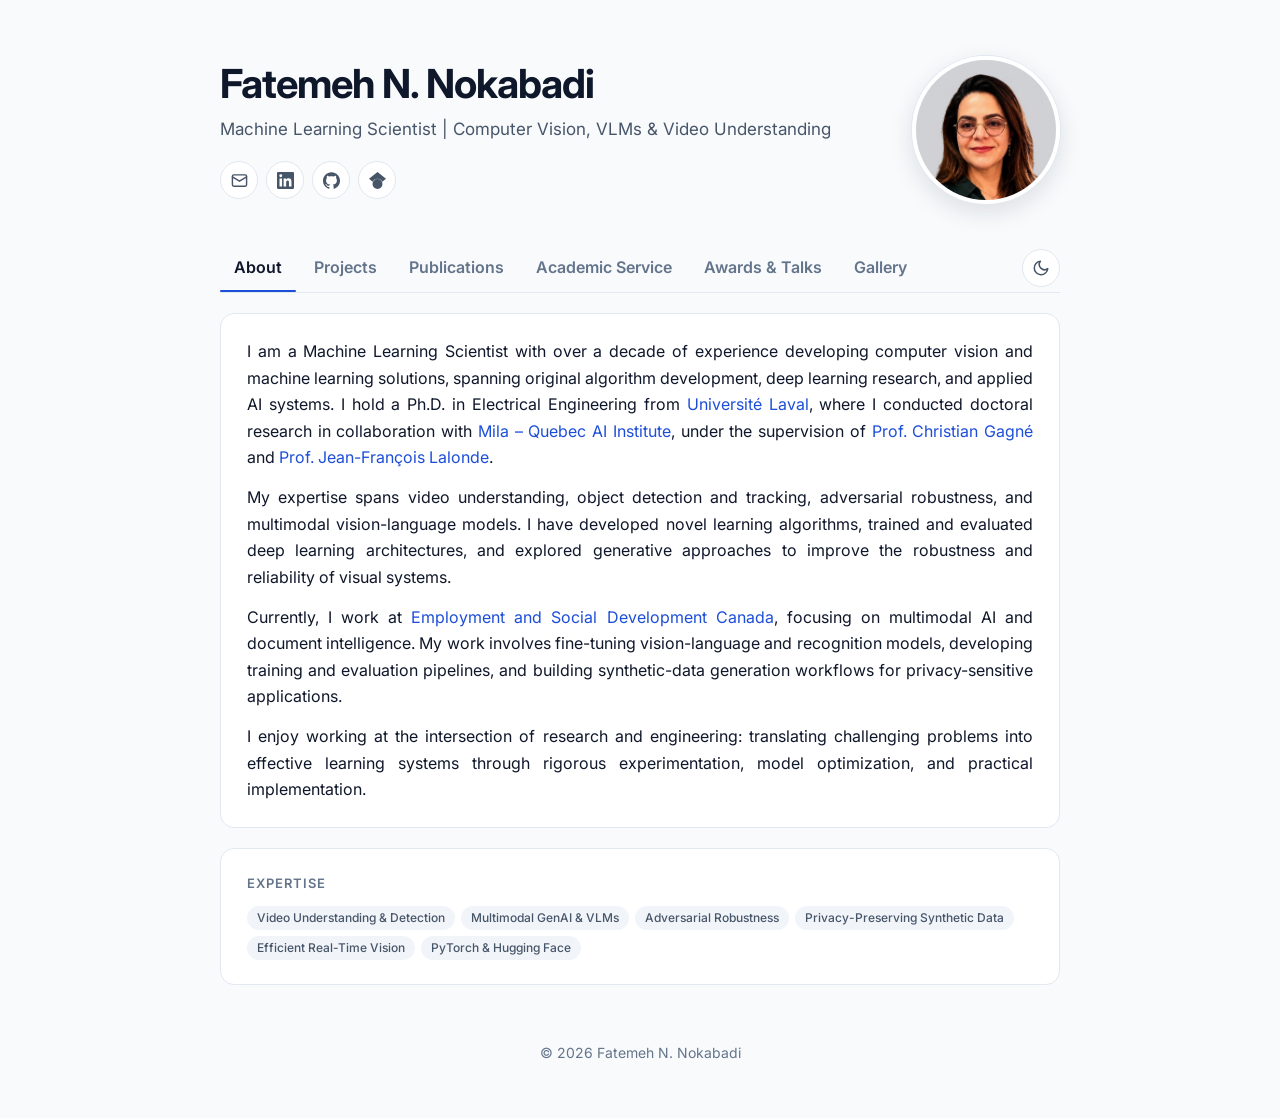
==== commit 97f94609: "Revise Projects and About tab content Rewrite project cards, reorder them, drop the video representa" ====
--- a/index.html
+++ b/index.html
@@ -100,16 +100,16 @@
     <section id="about" class="tab-panel" role="tabpanel" aria-labelledby="tab-about">
         <div class="card about">
             <p>
-                I am a Machine Learning Scientist with over a decade of experience in computer vision and machine learning. I hold a Ph.D. in Electrical Engineering from <a href="https://www.ulaval.ca/">Université Laval</a>, where I conducted my doctoral research in collaboration with <a href="https://mila.quebec/en/">Mila – Quebec AI Institute</a>, under the supervision of <a href="https://christiangagne.net/english/">Prof. Christian Gagné</a> and <a href="https://vision.gel.ulaval.ca/~jflalonde/">Prof. Jean-François Lalonde</a>.
+                I am a Machine Learning Scientist with over a decade of experience developing computer vision and machine learning solutions, spanning original algorithm development, deep learning research, and applied AI systems. I hold a Ph.D. in Electrical Engineering from <a href="https://www.ulaval.ca/">Université Laval</a>, where I conducted doctoral research in collaboration with <a href="https://mila.quebec/en/">Mila – Quebec AI Institute</a>, under the supervision of <a href="https://christiangagne.net/english/">Prof. Christian Gagné</a> and <a href="https://vision.gel.ulaval.ca/~jflalonde/">Prof. Jean-François Lalonde</a>.
             </p>
             <p>
-                My work spans video understanding, object detection and tracking, model robustness, and multimodal vision-language models. I enjoy bridging research and practical applications, developing models and learning systems that are both effective and reliable.
+                My expertise spans video understanding, object detection and tracking, adversarial robustness, and multimodal vision-language models. I have developed novel learning algorithms, trained and evaluated deep learning architectures, and explored generative approaches to improve the robustness and reliability of visual systems.
             </p>
             <p>
-                Currently, I work at <a href="https://www.canada.ca/en/employment-social-development.html">Employment and Social Development Canada</a>, focusing on multimodal AI and document intelligence, including fine-tuning vision-language and recognition models for privacy-sensitive applications.
+                Currently, I work at <a href="https://www.canada.ca/en/employment-social-development.html">Employment and Social Development Canada</a>, focusing on multimodal AI and document intelligence. My work involves fine-tuning vision-language and recognition models, developing training and evaluation pipelines, and building synthetic-data generation workflows for privacy-sensitive applications.
             </p>
             <p>
-                My research has been published in venues including TMLR and CRV, and presented at NeurIPS and ICML. I am particularly interested in advancing applied AI, exploring emerging technologies, and turning challenging research problems into practical solutions.
+                I enjoy working at the intersection of research and engineering: translating challenging problems into effective learning systems through rigorous experimentation, model optimization, and practical implementation.
             </p>
         </div>
         <div class="card">
@@ -128,92 +128,58 @@
     <!-- PROJECTS -->
     <section id="projects" class="tab-panel" role="tabpanel" aria-labelledby="tab-projects">
     <article class="card project">
-        <h2 class="project-title">Multimodal Models for Document Understanding</h2>
-        <div class="chips"><span class="chip chip-venue">ESDC</span><span class="chip">Vision-Language Models</span><span class="chip">Document AI</span><span class="chip">Fine-tuning</span><span class="chip">Synthetic Data</span></div>
+        <h2 class="project-title">Multimodal Document Intelligence</h2>
+        <div class="chips"><span class="chip chip-venue">ESDC</span><span class="chip">Vision-Language Models</span><span class="chip">Document AI</span><span class="chip">OCR</span><span class="chip">Synthetic Data</span></div>
         <ul>
-            <li>Led model development for a domain-specific visual document-understanding system based on vision-language models (VLMs), from dataset design and model architecture through training and evaluation.</li>
-            <li>Fine-tuned open-weight models from the Qwen-VL family and TrOCR using Hugging Face Transformers, integrating them into an existing multi-model recognition pipeline.</li>
-            <li>Designed field-level prompting strategies for VLMs after diagnosing hallucinations under whole-document prompting.</li>
-            <li>Co-designed custom loss functions tailored to the data distribution, improving recognition of French accented characters.</li>
-            <li>Built a synthetic data generation system with automatic annotation, removing the need to manually label privacy-sensitive material.</li>
-            <li>Developing detection and recognition models for multiple stages of the OCR pipeline across diverse document types.</li>
-            <li>Worked under strict privacy requirements and limited compute in an offline environment, with training pipelines on Azure ML.</li>
+            <li>Fine-tuned vision-language models, including Qwen2.5-VL, for understanding complex, privacy-sensitive documents, from dataset design through training and evaluation.</li>
+            <li>Built training, validation, and evaluation pipelines for handwriting and text recognition with Hugging Face Transformers, integrating Qwen-based models and TrOCR into an existing multi-model OCR system.</li>
+            <li>Designed field-level prompting strategies to reduce hallucinations, and custom training objectives to improve recognition of challenging text, including French accented characters.</li>
+            <li>Created an automatically annotated synthetic-data pipeline that reduces reliance on manually labeled sensitive documents.</li>
         </ul>
     </article>
 
     <article class="card project">
-        <h2 class="project-title">Robustness Evaluation of Vision Models</h2>
-        <div class="chips"><span class="chip chip-venue">TMLR 2024</span><span class="chip chip-venue">CRV 2025</span><span class="chip chip-venue">NeurIPS 2024</span><span class="chip">Adversarial ML</span><span class="chip">Object Tracking</span><span class="chip">Vision Transformers</span></div>
+        <h2 class="project-title">Adversarial Robustness of Visual Object Trackers</h2>
+        <div class="chips"><span class="chip chip-venue">TMLR 2024</span><span class="chip chip-venue">NeurIPS 2024</span><span class="chip chip-venue">CRV 2025</span><span class="chip">Adversarial ML</span><span class="chip">Vision Transformers</span></div>
         <a class="project-figure" href="assets/img/figures/abbg.webp" target="_blank" rel="noopener"><img src="assets/img/figures/abbg.webp" alt="Tracker outputs on three video sequences with no attack and under the SPARK, RTAA, TrackPGD and ABBG attacks" width="720" height="339" loading="lazy"></a>
         <ul>
-            <li>Stress-tested state-of-the-art transformer trackers (MixFormer, OSTrack, TransT-M, ROMTrack, RTS) on GOT-10k, VOT2022 and UAV123 with white-box attacks that operate through predicted bounding boxes and segmentation masks.</li>
-            <li>Proposed ABBG, a single-bounding-box attack that remains effective across transformer trackers where prior methods fail.</li>
-            <li>Introduced TrackPGD, a white-box attack built on an object-binary-mask proxy that applies to mask-based trackers earlier attacks could not target.</li>
-            <li>Led a systematic reproducibility study across attacks, tracker architectures and perturbation budgets, awarded the TMLR Reproducibility Certification.</li>
+            <li>Evaluated the adversarial robustness of transformer-based visual object trackers across multiple architectures and benchmarks, including GOT-10k, VOT2022, and UAV123.</li>
+            <li>Developed TrackPGD, a white-box adversarial attack built on object binary masks that targets mask-based trackers earlier attacks could not.</li>
+            <li>Proposed ABBG, an adversarial bounding-box generation attack that remains effective across transformer trackers where prior methods fail.</li>
+            <li>Conducted a reproducibility study of adversarial attacks across perturbation budgets and tracker architectures, awarded the TMLR Reproducibility Certification.</li>
             <li>Investigated diffusion-based adversarial purification for video, characterizing the temporal-consistency limits of frame-wise approaches.</li>
         </ul>
-        <div class="project-links">
-            <div class="link-group"><span class="link-label">Reproducibility Study</span><a class="pill" href="https://lvsn.github.io/ReproStudy/" target="_blank" rel="noopener">Website</a><a class="pill" href="https://openreview.net/forum?id=FEEKR0Vl9s" target="_blank" rel="noopener">Paper</a><a class="pill" href="https://github.com/fatemehN/ReproducibilityStudy" target="_blank" rel="noopener">Code</a><a class="pill" href="https://neurips.cc/virtual/2024/poster/99343" target="_blank" rel="noopener">Talk</a></div>
-            <div class="link-group"><span class="link-label">TrackPGD</span><a class="pill" href="https://lvsn.github.io/TrackPGD/" target="_blank" rel="noopener">Website</a><a class="pill" href="https://crv.pubpub.org/pub/9aj2g0hb/release/1" target="_blank" rel="noopener">Paper</a><a class="pill" href="https://github.com/fatemehN/TrackPGD" target="_blank" rel="noopener">Code</a><a class="pill" href="https://neurips.cc/virtual/2024/100197" target="_blank" rel="noopener">Talk</a></div>
-            <div class="link-group"><span class="link-label">ABBG</span><a class="pill" href="https://openreview.net/forum?id=PRQFtvakYN" target="_blank" rel="noopener">Paper</a><a class="pill" href="https://github.com/fatemehN/ABBG" target="_blank" rel="noopener">Code</a><a class="pill" href="https://neurips.cc/virtual/2024/100211" target="_blank" rel="noopener">Talk</a></div>
-        </div>
     </article>
 
     <article class="card project">
-        <h2 class="project-title">Representation Learning for Video Understanding</h2>
-        <div class="chips"><span class="chip chip-venue">WiML @ ICML 2024</span><span class="chip">Representation Learning</span><span class="chip">Reinforcement Learning</span><span class="chip">Video Tracking</span></div>
-        <a class="project-figure" href="assets/img/figures/bmvae.webp" target="_blank" rel="noopener"><img src="assets/img/figures/bmvae.webp" alt="Beta-Multivariational Autoencoder: encoder, multivariate Gaussian bottleneck and mask decoder" width="1127" height="628" loading="lazy"></a>
+        <h2 class="project-title">Real-Time Multi-Object Tracking</h2>
+        <div class="chips"><span class="chip">Computer Vision</span><span class="chip">Object Tracking</span><span class="chip">C++</span><span class="chip">MATLAB</span><span class="chip">OpenCV</span></div>
         <ul>
-            <li>Framed single-object tracking as a reinforcement-learning episodic task with a Soft-Actor-Critic agent learning a motion policy from video frames.</li>
-            <li>Proposed the &beta;-Multivariational Autoencoder (&beta;MVAE) and a U-Net variant (&beta;MVUNet) to learn an entangled Multivariate Gaussian prior (mean vector and covariance matrix) over the tracker's correlated motion parameters directly from frame patches.</li>
-            <li>Jointly trained the decoder to predict the target's binary segmentation mask, so a single network learns the motion distribution and the per-frame object mask used by the tracker.</li>
-            <li>Avoided the posterior collapse that flow-based baselines (RealNVP, IAF, planar and radial flows) showed on the same data.</li>
-            <li>Curated a custom single-object tracking dataset derived from YouTube-VOS.</li>
+            <li>Designed and implemented real-time multi-object tracking algorithms for cluttered video scenes and moving-camera environments.</li>
+            <li>Developed a MATLAB/C++ tracking framework using OpenCV and visual saliency techniques to prioritize targets and improve computational efficiency.</li>
+        </ul>
+    </article>
+
+    <article class="card project">
+        <h2 class="project-title">Graph-Based Salient Object Detection</h2>
+        <div class="chips"><span class="chip chip-venue">MTAP 2018</span><span class="chip chip-venue">SIVP 2018</span><span class="chip chip-venue">SPIS 2015</span><span class="chip">Graph-Based Vision</span><span class="chip">Saliency Detection</span></div>
+        <a class="project-figure" href="assets/img/figures/saliency-multi-graph.webp" target="_blank" rel="noopener"><img src="assets/img/figures/saliency-multi-graph.webp" alt="Saliency maps on MSRA10K images from the local, global and high-contrast graph method" width="790" height="297" loading="lazy"></a>
+        <ul>
+            <li>Developed graph-based salient object detection methods using local, global, and high-contrast visual representations.</li>
+            <li>Proposed random-graph and global-contrast approaches, demonstrating improved performance over existing unsupervised methods on standard saliency benchmarks, including MSRA10K, SED2, and ECSSD.</li>
         </ul>
         <div class="project-links">
-            <div class="link-group"><a class="pill" href="https://papers.ssrn.com/sol3/papers.cfm?abstract_id=4364375" target="_blank" rel="noopener">Paper</a><a class="pill" href="https://github.com/fatemehN/entangled_representation" target="_blank" rel="noopener">Code</a><a class="pill" href="https://www.youtube.com/watch?v=EUA3tJLeZyg" target="_blank" rel="noopener">Talk</a></div>
+            <div class="link-group"><a class="pill" href="assets/img/certificates/bcnc-2015-certificate.jpg" target="_blank" rel="noopener">BCNC 2015 certificate</a></div>
         </div>
     </article>
 
     <article class="card project">
-        <h2 class="project-title">Visual Authentication System</h2>
-        <div class="chips"><span class="chip chip-venue">ORIGYN Foundation</span><span class="chip">Fine-grained Recognition</span><span class="chip">Verification</span><span class="chip">AWS</span></div>
+        <h2 class="project-title">Visual Authentication and Fine-Grained Recognition</h2>
+        <div class="chips"><span class="chip chip-venue">ORIGYN Foundation</span><span class="chip">Fine-Grained Recognition</span><span class="chip">Computer Vision</span><span class="chip">AWS</span></div>
         <ul>
-            <li>Built computer vision pipelines for luxury product authentication, combining wavelet-based signal features with learned texture and micro-detail models.</li>
-            <li>Leveraged subtle visual cues for fine-grained authenticity verification.</li>
-            <li>Automated model-integration CI/CD on AWS to shorten deployment time.</li>
-        </ul>
-    </article>
-
-    <article class="card project">
-        <h2 class="project-title">Shoe-Size Matching Prototype</h2>
-        <div class="chips"><span class="chip chip-venue">Technologie Intelligence Image</span><span class="chip">Instance Segmentation</span><span class="chip">Mask R-CNN</span></div>
-        <ul>
-            <li>Prototyped the computer vision backend for a planned shoe-size-matching mobile app, using Mask R-CNN foot segmentation.</li>
-            <li>Provided recommendations on data collection and on optimizing inference for future integration into the app.</li>
-        </ul>
-    </article>
-
-    <article class="card project">
-        <h2 class="project-title">Graph-Based Salient Object Detection</h2>
-        <div class="chips"><span class="chip chip-venue">MTAP 2018</span><span class="chip chip-venue">SIVP 2018</span><span class="chip chip-venue">SPIS 2015</span><span class="chip">Saliency Detection</span><span class="chip">Graph Methods</span></div>
-        <a class="project-figure" href="assets/img/figures/saliency-multi-graph.webp" target="_blank" rel="noopener"><img src="assets/img/figures/saliency-multi-graph.webp" alt="Saliency maps on MSRA10K images from the local, global and high-contrast graph method" width="790" height="297" loading="lazy"></a>
-        <ul>
-            <li>Developed graph-based saliency detection algorithms using local, global, and mixed feature representations.</li>
-            <li>Proposed multiple methods including random graph and global contrast graph approaches for salient object detection in images.</li>
-            <li>The multi-graph approach outperformed state-of-the-art unsupervised methods on MSRA10K, SED2 and ECSSD.</li>
-        </ul>
-        <div class="project-links">
-            <div class="link-group"><a class="pill" href="https://link.springer.com/article/10.1007/s11760-017-1205-5" target="_blank" rel="noopener">SIVP 2018 paper</a><a class="pill" href="https://link.springer.com/article/10.1007/s11042-018-5668-3" target="_blank" rel="noopener">MTAP 2018 paper</a><a class="pill" href="https://ieeexplore.ieee.org/abstract/document/7422332/" target="_blank" rel="noopener">SPIS 2015 paper</a><a class="pill" href="assets/img/certificates/bcnc-2015-certificate.jpg" target="_blank" rel="noopener">BCNC 2015 certificate</a></div>
-        </div>
-    </article>
-
-    <article class="card project">
-        <h2 class="project-title">Real-Time Multi-Object Tracking for Moving Cameras</h2>
-        <div class="chips"><span class="chip">Multi-Object Tracking</span><span class="chip">Real-Time</span><span class="chip">C++ / OpenCV</span></div>
-        <ul>
-            <li>Researched and implemented real-time multi-object tracking algorithms for cluttered video frames, incorporating salient object detection to prioritize targets.</li>
-            <li>Designed a MATLAB and C++ tracking system using OpenCV for moving-camera video streams, using quaternion Fourier transform-based saliency to speed up tracking through algorithmic redesign rather than extra compute.</li>
+            <li>Developed computer vision pipelines for luxury-product authentication, combining signal-processing features with deep-learning-based texture and fine-detail representations.</li>
+            <li>Explored fine-grained visual cues for distinguishing authentic products from counterfeits.</li>
+            <li>Automated model-integration on AWS to streamline deployment processes.</li>
         </ul>
     </article>
 
@@ -437,6 +403,12 @@
                 <figcaption>Golden hour at the marina<span class="gallery-meta">Deep Cove, BC · December 2024</span></figcaption>
             </figure>
             <figure class="gallery-item">
+                <button type="button" class="gallery-open" data-full="assets/img/gallery/jacques-cartier-river-branches.webp" aria-label="View larger: The river through the branches">
+                    <img src="assets/img/gallery/jacques-cartier-river-branches-sm.webp" alt="A dark river seen through spruce branches and bare twigs, with a densely forested hillside rising behind it" width="900" height="675" loading="lazy">
+                </button>
+                <figcaption>The river through the branches<span class="gallery-meta">Jacques-Cartier National Park, QC · July 2020</span></figcaption>
+            </figure>
+            <figure class="gallery-item">
                 <button type="button" class="gallery-open" data-full="assets/img/gallery/water-lily-bud.webp" aria-label="View larger: A water-lily bud among the pads">
                     <img src="assets/img/gallery/water-lily-bud-sm.webp" alt="A rounded pink water-lily bud resting among bright green lily pads" width="675" height="900" loading="lazy">
                 </button>
@@ -587,6 +559,12 @@
                 <figcaption>Golden cliffs above the creek<span class="gallery-meta">Banff National Park, AB · June 2023</span></figcaption>
             </figure>
             <figure class="gallery-item">
+                <button type="button" class="gallery-open" data-full="assets/img/gallery/jacques-cartier-cirrus-ridge.webp" aria-label="View larger: Cirrus over the ridge">
+                    <img src="assets/img/gallery/jacques-cartier-cirrus-ridge-sm.webp" alt="Wispy cirrus streaks and white clouds in a deep blue sky above dark forested ridges that meet in a V" width="900" height="675" loading="lazy">
+                </button>
+                <figcaption>Cirrus over the ridge<span class="gallery-meta">Jacques-Cartier National Park, QC · July 2020</span></figcaption>
+            </figure>
+            <figure class="gallery-item">
                 <button type="button" class="gallery-open" data-full="assets/img/gallery/whistler-snowy-slopes.webp" aria-label="View larger: Snowy slopes under low cloud">
                     <img src="assets/img/gallery/whistler-snowy-slopes-sm.webp" alt="Snow-covered ski runs on a mountainside beneath low cloud, with evergreens, bare branches and rooftops in front" width="675" height="900" loading="lazy">
                 </button>
@@ -690,7 +668,7 @@
             </figure>
             <figure class="gallery-item">
                 <button type="button" class="gallery-open" data-full="assets/img/gallery/autumn-reflection.webp" aria-label="View larger: Autumn in the reflection">
-                    <img src="assets/img/gallery/autumn-reflection-sm.webp" alt="Clouds, trees and a green footbridge reflected in a still pond scattered with fallen autumn leaves" width="675" height="900" loading="lazy">
+                    <img src="assets/img/gallery/autumn-reflection-sm.webp" alt="Clouds, trees and a green footbridge reflected in a still pond scattered with fallen autumn leaves" width="675" height="953" loading="lazy">
                 </button>
                 <figcaption>Autumn in the reflection<span class="gallery-meta">Quebec City, QC · October 2019</span></figcaption>
             </figure>
@@ -837,6 +815,12 @@
                     <img src="assets/img/gallery/toronto-dark-cloud-sm.webp" alt="A single dark grey cloud hanging in a sky of broken white clouds and patches of blue" width="900" height="675" loading="lazy">
                 </button>
                 <figcaption>One dark cloud in a broken sky<span class="gallery-meta">Toronto, ON · July 2021</span></figcaption>
+            </figure>
+            <figure class="gallery-item">
+                <button type="button" class="gallery-open" data-full="assets/img/gallery/chaudiere-falls.webp" aria-label="View larger: Chaudière Falls in summer">
+                    <img src="assets/img/gallery/chaudiere-falls-sm.webp" alt="Several white cascades pouring over a wide wall of dark layered rock into a churning river, with green trees along the top" width="900" height="763" loading="lazy">
+                </button>
+                <figcaption>Chaudière Falls in summer<span class="gallery-meta">Chaudière Falls Park, QC · August 2020</span></figcaption>
             </figure>
         </div>
         <p class="card gallery-empty">Photos coming soon.</p>
